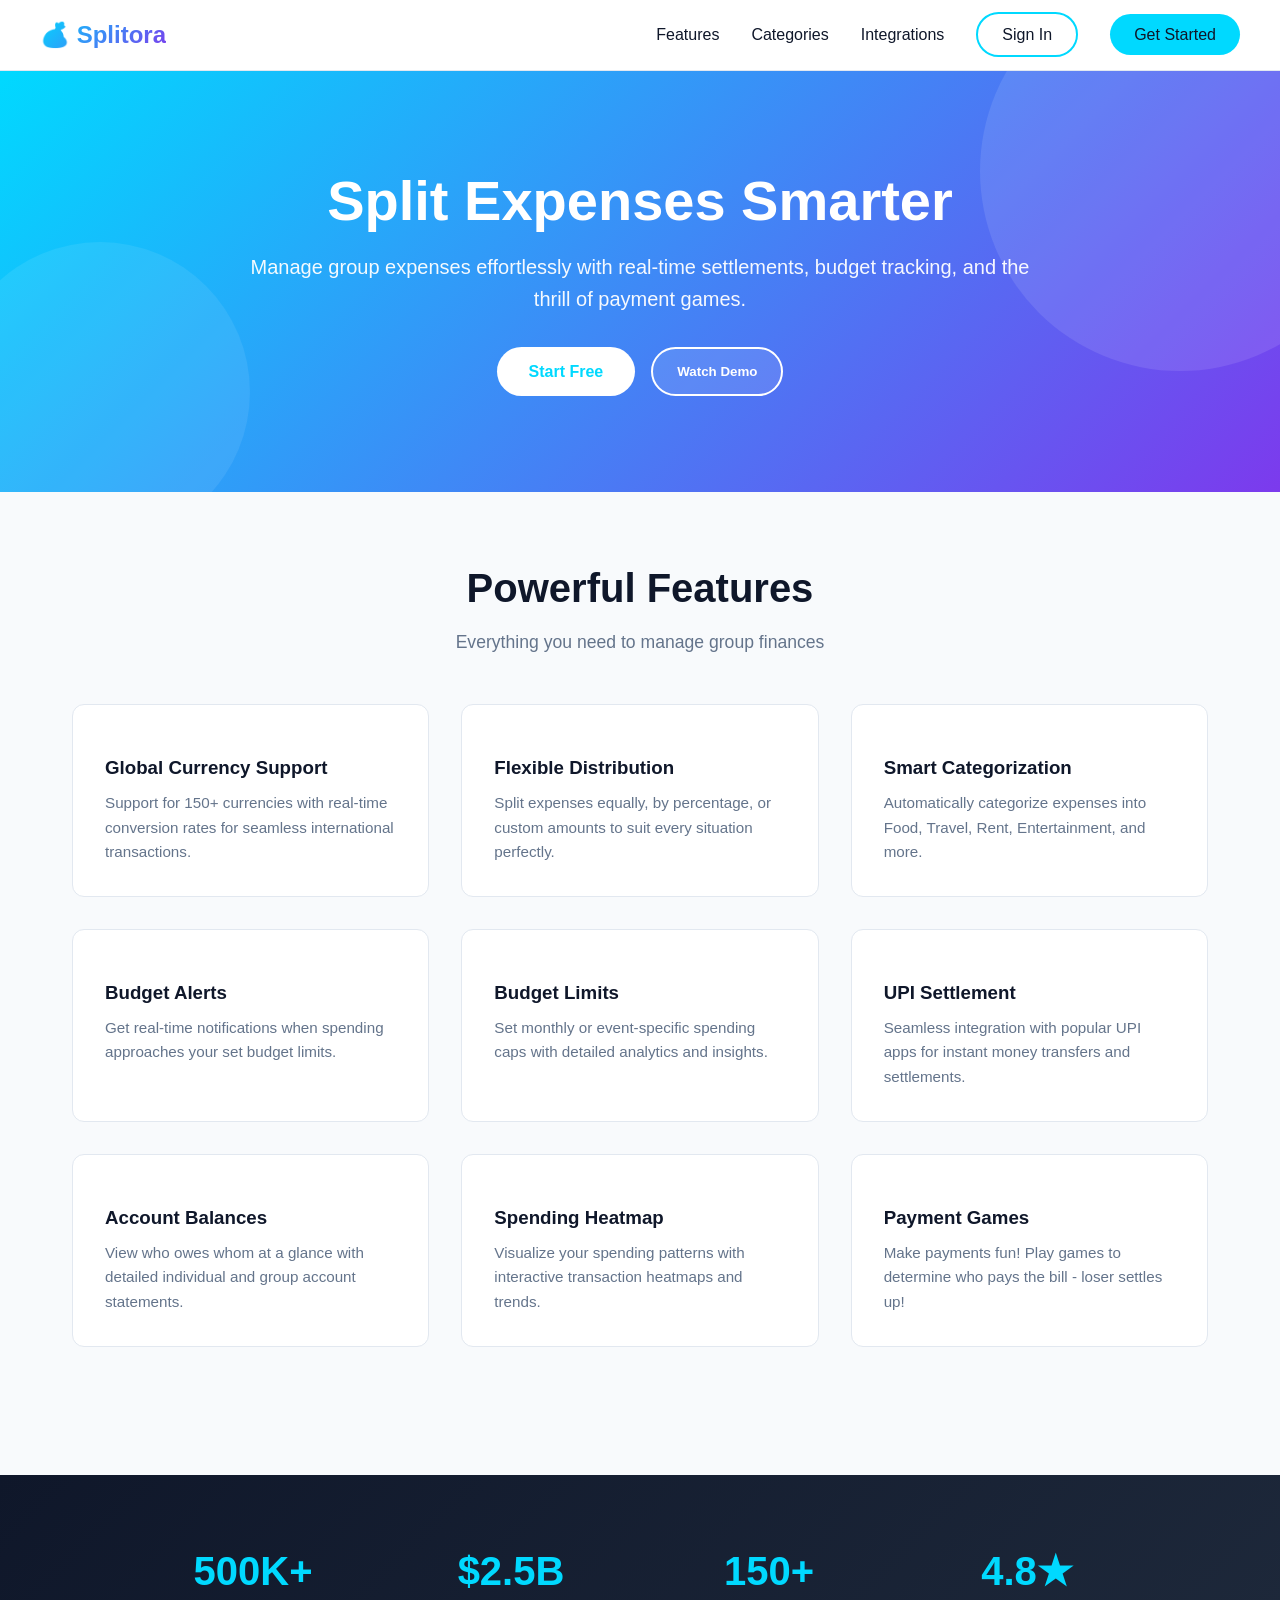
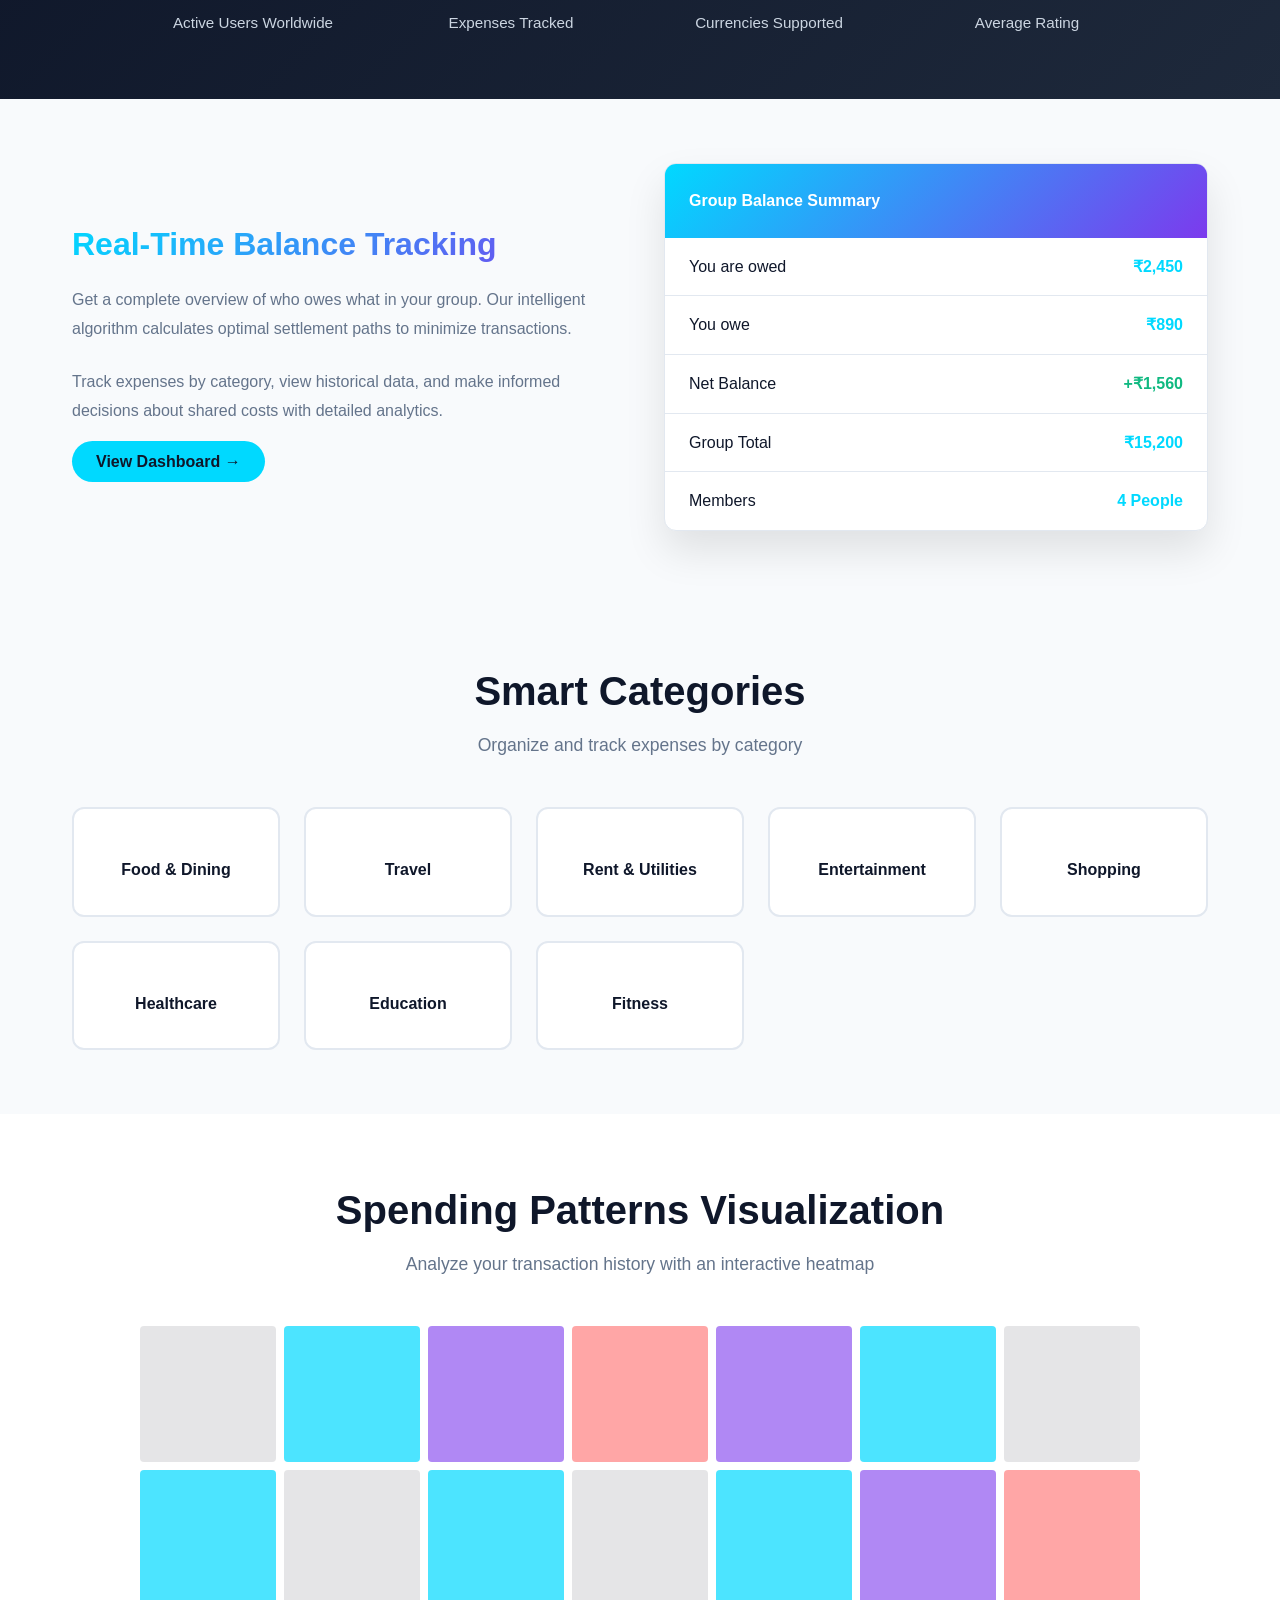
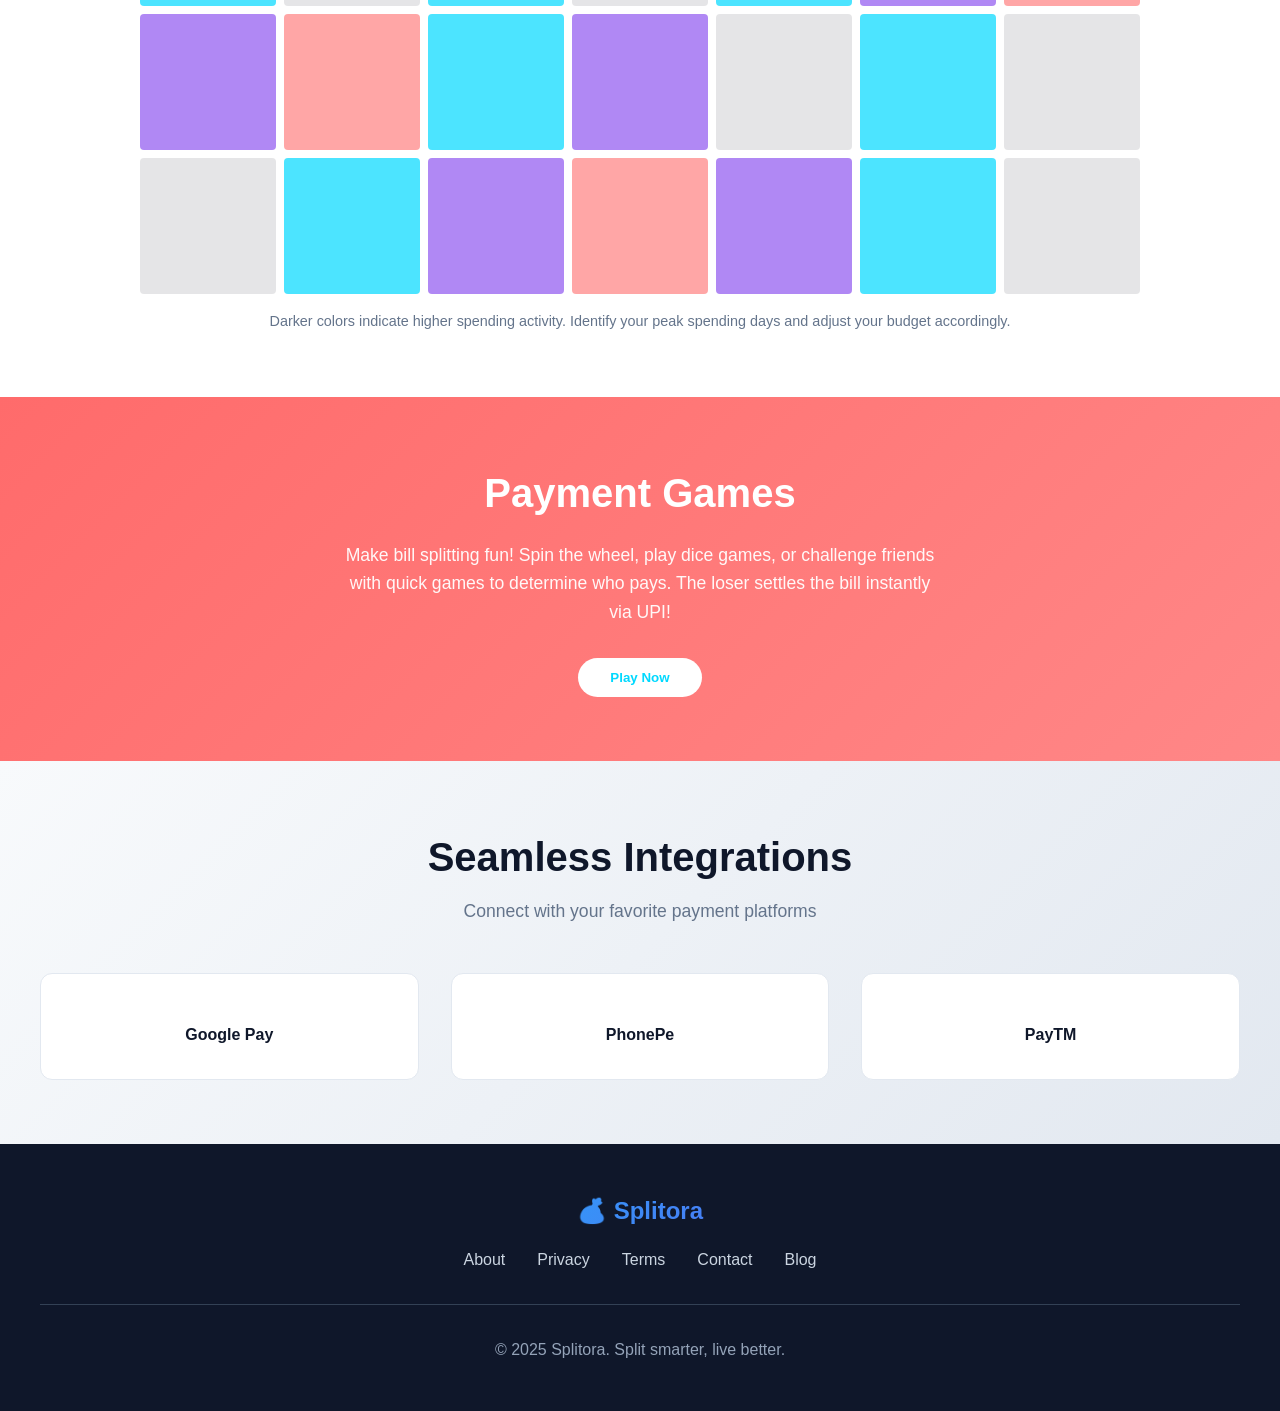
==== index.html @ d3153a02 "Initial commit: Splitora core layout and scripts" ====
<!DOCTYPE html>
<html lang="en">

<head>
 <meta charset="UTF-8">
 <meta name="viewport" content="width=device-width, initial-scale=1.0">
 <title>Splitora - Smart Expense Splitting</title>
 <script src="upi.js"></script>
 <script src="shared.js"></script>
 <style>
  * {
   margin: 0;
   padding: 0;
   box-sizing: border-box;
  }

  :root {
   /* Primary Color - Vibrant Teal */
   --primary: #00d9ff;
   /* Secondary - Purple Accent */
   --secondary: #7c3aed;
   /* Tertiary - Coral */
   --accent: #ff6b6b;
   /* Neutral Dark */
   --dark: #0f172a;
   /* Neutral Light */
   --light: #f8fafc;
   /* Border/Divider */
   --border: #e2e8f0;
   /* Success */
   --success: #10b981;
   /* Warning */
   --warning: #f59e0b;
  }

  body {
   font-family: -apple-system, BlinkMacSystemFont, 'Segoe UI', Roboto, 'Helvetica Neue', Arial, sans-serif;
   background: var(--light);
   color: var(--dark);
   line-height: 1.6;
  }

  /* Header & Navigation */
  header {
   background: white;
   border-bottom: 1px solid var(--border);
   padding: 1rem 2rem;
   position: sticky;
   top: 0;
   z-index: 100;
  }

  nav {
   display: flex;
   justify-content: space-between;
   align-items: center;
   max-width: 1200px;
   margin: 0 auto;
  }

  .logo {
   font-size: 1.5rem;
   font-weight: 800;
   background: linear-gradient(135deg, var(--primary), var(--secondary));
   -webkit-background-clip: text;
   -webkit-text-fill-color: transparent;
   background-clip: text;
  }

  .nav-links {
   display: flex;
   gap: 2rem;
   list-style: none;
   align-items: center;
  }

  .nav-links a {
   text-decoration: none;
   color: var(--dark);
   font-weight: 500;
   transition: color 0.3s ease;
  }

  .nav-links a:hover {
   color: var(--primary);
  }

  .btn-primary {
   background: var(--primary);
   color: var(--dark);
   padding: 0.75rem 1.5rem;
   border-radius: 50px;
   border: none;
   font-weight: 600;
   cursor: pointer;
   transition: all 0.3s ease;
  }

  .btn-primary:hover {
   transform: translateY(-2px);
   box-shadow: 0 10px 30px rgba(0, 217, 255, 0.3);
  }

  .btn-secondary {
   background: transparent;
   color: var(--primary);
   padding: 0.75rem 1.5rem;
   border: 2px solid var(--primary);
   border-radius: 50px;
   font-weight: 600;
   cursor: pointer;
   transition: all 0.3s ease;
  }

  .btn-secondary:hover {
   background: var(--primary);
   color: var(--dark);
  }

  /* Hero Section */
  .hero {
   background: linear-gradient(135deg, #00d9ff 0%, #7c3aed 100%);
   color: white;
   padding: 6rem 2rem;
   text-align: center;
   position: relative;
   overflow: hidden;
  }

  .hero::before {
   content: '';
   position: absolute;
   width: 400px;
   height: 400px;
   background: rgba(255, 255, 255, 0.1);
   border-radius: 50%;
   top: -100px;
   right: -100px;
  }

  .hero::after {
   content: '';
   position: absolute;
   width: 300px;
   height: 300px;
   background: rgba(255, 255, 255, 0.08);
   border-radius: 50%;
   bottom: -50px;
   left: -50px;
  }

  .hero-content {
   max-width: 800px;
   margin: 0 auto;
   position: relative;
   z-index: 1;
  }

  .hero h1 {
   font-size: 3.5rem;
   margin-bottom: 1rem;
   font-weight: 800;
   line-height: 1.2;
  }

  .hero p {
   font-size: 1.25rem;
   margin-bottom: 2rem;
   opacity: 0.95;
  }

  .hero-buttons {
   display: flex;
   gap: 1rem;
   justify-content: center;
   flex-wrap: wrap;
  }

  .btn-light {
   background: white;
   color: var(--primary);
   padding: 0.75rem 2rem;
   border-radius: 50px;
   border: none;
   font-weight: 600;
   cursor: pointer;
   transition: all 0.3s ease;
  }

  .btn-light:hover {
   transform: translateY(-2px);
   box-shadow: 0 10px 30px rgba(0, 0, 0, 0.2);
  }

  /* Features Grid */
  .features-section {
   padding: 4rem 2rem;
   max-width: 1200px;
   margin: 0 auto;
  }

  .section-header {
   text-align: center;
   margin-bottom: 3rem;
  }

  .section-header h2 {
   font-size: 2.5rem;
   margin-bottom: 0.5rem;
  }

  .section-header p {
   font-size: 1.1rem;
   color: #64748b;
  }

  .features-grid {
   display: grid;
   grid-template-columns: repeat(auto-fit, minmax(280px, 1fr));
   gap: 2rem;
   margin-bottom: 4rem;
  }

  .feature-card {
   background: white;
   padding: 2rem;
   border-radius: 12px;
   border: 1px solid var(--border);
   transition: all 0.3s ease;
  }

  .feature-card:hover {
   transform: translateY(-5px);
   box-shadow: 0 20px 40px rgba(0, 0, 0, 0.1);
   border-color: var(--primary);
  }

  .feature-icon {
   font-size: 2.5rem;
   margin-bottom: 1rem;
  }

  .feature-card h3 {
   margin-bottom: 0.5rem;
   color: var(--dark);
  }

  .feature-card p {
   color: #64748b;
   font-size: 0.95rem;
  }

  /* Stats Section */
  .stats-section {
   background: linear-gradient(135deg, var(--dark) 0%, #1e293b 100%);
   color: white;
   padding: 4rem 2rem;
  }

  .stats-grid {
   display: grid;
   grid-template-columns: repeat(auto-fit, minmax(200px, 1fr));
   gap: 2rem;
   max-width: 1000px;
   margin: 0 auto;
  }

  .stat-card {
   text-align: center;
  }

  .stat-number {
   font-size: 2.5rem;
   font-weight: 800;
   color: var(--primary);
   margin-bottom: 0.5rem;
  }

  .stat-label {
   color: #cbd5e1;
   font-size: 0.95rem;
  }

  /* Dashboard Preview */
  .dashboard-section {
   padding: 4rem 2rem;
   max-width: 1200px;
   margin: 0 auto;
  }

  .dashboard-container {
   display: grid;
   grid-template-columns: 1fr 1fr;
   gap: 3rem;
   align-items: center;
  }

  .dashboard-content h3 {
   font-size: 2rem;
   margin-bottom: 1rem;
   background: linear-gradient(135deg, var(--primary), var(--secondary));
   -webkit-background-clip: text;
   -webkit-text-fill-color: transparent;
   background-clip: text;
  }

  .dashboard-content p {
   color: #64748b;
   margin-bottom: 1.5rem;
   line-height: 1.8;
  }

  .dashboard-preview {
   background: white;
   border: 1px solid var(--border);
   border-radius: 12px;
   overflow: hidden;
   box-shadow: 0 20px 40px rgba(0, 0, 0, 0.1);
  }

  .dashboard-header {
   background: linear-gradient(135deg, var(--primary) 0%, var(--secondary) 100%);
   color: white;
   padding: 1.5rem;
   font-weight: 600;
  }

  .dashboard-item {
   padding: 1rem 1.5rem;
   border-bottom: 1px solid var(--border);
   display: flex;
   justify-content: space-between;
   align-items: center;
  }

  .dashboard-item:last-child {
   border-bottom: none;
  }

  .item-label {
   font-weight: 500;
  }

  .item-value {
   color: var(--primary);
   font-weight: 600;
  }

  /* Game Section */
  .game-section {
   background: linear-gradient(135deg, #ff6b6b 0%, #ff8787 100%);
   color: white;
   padding: 4rem 2rem;
   text-align: center;
  }

  .game-content {
   max-width: 600px;
   margin: 0 auto;
  }

  .game-content h2 {
   font-size: 2.5rem;
   margin-bottom: 1rem;
  }

  .game-content p {
   font-size: 1.1rem;
   margin-bottom: 2rem;
   opacity: 0.95;
  }

  /* Categories */
  .categories-section {
   padding: 4rem 2rem;
   max-width: 1200px;
   margin: 0 auto;
  }

  .category-grid {
   display: grid;
   grid-template-columns: repeat(auto-fit, minmax(180px, 1fr));
   gap: 1.5rem;
  }

  .category-item {
   background: white;
   padding: 2rem;
   border-radius: 12px;
   text-align: center;
   border: 2px solid var(--border);
   transition: all 0.3s ease;
   cursor: pointer;
  }

  .category-item:hover {
   border-color: var(--primary);
   box-shadow: 0 10px 30px rgba(0, 217, 255, 0.2);
  }

  .category-emoji {
   font-size: 3rem;
   margin-bottom: 1rem;
  }

  .category-name {
   font-weight: 600;
   color: var(--dark);
  }

  /* Heatmap Section */
  .heatmap-section {
   padding: 4rem 2rem;
   background: white;
  }

  .heatmap-container {
   max-width: 1000px;
   margin: 0 auto;
  }

  .heatmap-grid {
   display: grid;
   grid-template-columns: repeat(7, 1fr);
   gap: 0.5rem;
   margin-top: 2rem;
  }

  .heatmap-cell {
   aspect-ratio: 1;
   border-radius: 4px;
   opacity: 0.6;
  }

  .heatmap-cell.low {
   background: #d4d4d8;
  }

  .heatmap-cell.medium {
   background: var(--primary);
   opacity: 0.7;
  }

  .heatmap-cell.high {
   background: var(--secondary);
  }

  .heatmap-cell.very-high {
   background: var(--accent);
  }

  /* Integrations */
  .integrations-section {
   padding: 4rem 2rem;
   background: linear-gradient(135deg, #f8fafc 0%, #e2e8f0 100%);
  }

  .integrations-container {
   max-width: 1200px;
   margin: 0 auto;
  }

  .integrations-grid {
   display: grid;
   grid-template-columns: repeat(auto-fit, minmax(150px, 1fr));
   gap: 2rem;
   margin-top: 2rem;
  }

  .integration-card {
   background: white;
   padding: 2rem;
   border-radius: 12px;
   text-align: center;
   border: 1px solid var(--border);
   transition: all 0.3s ease;
  }

  .integration-card:hover {
   transform: scale(1.05);
   border-color: var(--primary);
  }

  .integration-icon {
   font-size: 3rem;
   margin-bottom: 1rem;
  }

  /* Footer */
  footer {
   background: var(--dark);
   color: white;
   padding: 3rem 2rem;
   text-align: center;
  }

  .footer-content {
   max-width: 1200px;
   margin: 0 auto;
  }

  .footer-links {
   display: flex;
   justify-content: center;
   gap: 2rem;
   margin: 1rem 0;
   flex-wrap: wrap;
  }

  .footer-links a {
   color: #cbd5e1;
   text-decoration: none;
   transition: color 0.3s ease;
  }

  .footer-links a:hover {
   color: var(--primary);
  }

  .footer-bottom {
   margin-top: 2rem;
   padding-top: 2rem;
   border-top: 1px solid #334155;
   color: #94a3b8;
  }

  /* Responsive */
  @media (max-width: 768px) {
   .hero h1 {
    font-size: 2.5rem;
   }

   .nav-links {
    gap: 1rem;
    font-size: 0.9rem;
   }

   .dashboard-container {
    grid-template-columns: 1fr;
   }

   .hero-buttons {
    flex-direction: column;
   }

   .btn-primary,
   .btn-secondary,
   .btn-light {
    width: 100%;
   }

   .features-grid {
    grid-template-columns: 1fr;
   }

   .integrations-grid {
    grid-template-columns: repeat(2, 1fr);
   }
  }

  .gpay:hover{
     color: blue;
    }
 </style>
</head>

<body>
 <!-- Header -->
 <header>
  <nav>
   <div class="logo">💰 Splitora</div>
   <ul class="nav-links">
    <li><a href="#features">Features</a></li>
    <li><a href="#categories">Categories</a></li>
    <li><a href="#integrations">Integrations</a></li>
    <li><a href="form.html" class="btn-secondary" style="text-decoration: none;">Sign In</a></li>
    <li><a href="form.html" class="btn-primary" style="text-decoration: none;">Get Started</a></li>
   </ul>
  </nav>
 </header>

 <!-- Hero Section -->
 <section class="hero">
  <div class="hero-content">
   <h1>Split Expenses Smarter</h1>
   <p>Manage group expenses effortlessly with real-time settlements, budget tracking, and the thrill of payment games.
   </p>
   <div class="hero-buttons">
    <a href="form.html" class="btn-light" style="text-decoration: none;">Start Free</a>
    <button class="btn-secondary" style="background: rgba(255,255,255,0.1); border-color: white; color: white;">Watch
     Demo</button>
   </div>
  </div>
 </section>

 <!-- Features Section -->
 <section class="features-section" id="features">
  <div class="section-header">
   <h2>Powerful Features</h2>
   <p>Everything you need to manage group finances</p>
  </div>

  <div class="features-grid">
   <div class="feature-card">
    <div class="feature-icon"></div>
    <h3>Global Currency Support</h3>
    <p>Support for 150+ currencies with real-time conversion rates for seamless international transactions.</p>
   </div>

   <div class="feature-card">
    <div class="feature-icon"></div>
    <h3>Flexible Distribution</h3>
    <p>Split expenses equally, by percentage, or custom amounts to suit every situation perfectly.</p>
   </div>

   <div class="feature-card">
    <div class="feature-icon"></div>
    <h3>Smart Categorization</h3>
    <p>Automatically categorize expenses into Food, Travel, Rent, Entertainment, and more.</p>
   </div>

   <div class="feature-card">
    <div class="feature-icon"></div>
    <h3>Budget Alerts</h3>
    <p>Get real-time notifications when spending approaches your set budget limits.</p>
   </div>

   <div class="feature-card">
    <div class="feature-icon"></div>
    <h3>Budget Limits</h3>
    <p>Set monthly or event-specific spending caps with detailed analytics and insights.</p>
   </div>

   <div class="feature-card">
    <div class="feature-icon"></div>
    <h3>UPI Settlement</h3>
    <p>Seamless integration with popular UPI apps for instant money transfers and settlements.</p>
   </div>

   <div class="feature-card">
    <div class="feature-icon"></div>
    <h3>Account Balances</h3>
    <p>View who owes whom at a glance with detailed individual and group account statements.</p>
   </div>

   <div class="feature-card">
    <div class="feature-icon"></div>
    <h3>Spending Heatmap</h3>
    <p>Visualize your spending patterns with interactive transaction heatmaps and trends.</p>
   </div>

   <div class="feature-card">
    <div class="feature-icon"></div>
    <h3>Payment Games</h3>
    <p>Make payments fun! Play games to determine who pays the bill - loser settles up!</p>
   </div>
  </div>
 </section>

 <!-- Stats Section -->
 <section class="stats-section">
  <div class="stats-grid">
   <div class="stat-card">
    <div class="stat-number">500K+</div>
    <div class="stat-label">Active Users Worldwide</div>
   </div>
   <div class="stat-card">
    <div class="stat-number">$2.5B</div>
    <div class="stat-label">Expenses Tracked</div>
   </div>
   <div class="stat-card">
    <div class="stat-number">150+</div>
    <div class="stat-label">Currencies Supported</div>
   </div>
   <div class="stat-card">
    <div class="stat-number">4.8★</div>
    <div class="stat-label">Average Rating</div>
   </div>
  </div>
 </section>

 <!-- Dashboard Preview -->
 <section class="dashboard-section">
  <div class="dashboard-container">
   <div class="dashboard-content">
    <h3>Real-Time Balance Tracking</h3>
    <p>Get a complete overview of who owes what in your group. Our intelligent algorithm calculates optimal settlement
     paths to minimize transactions.</p>
    <p>Track expenses by category, view historical data, and make informed decisions about shared costs with detailed
     analytics.</p>
    <a href="dashboard.html" class="btn-primary" style="text-decoration: none;">View Dashboard →</a>
   </div>
   <div class="dashboard-preview">
    <div class="dashboard-header">Group Balance Summary</div>
    <div class="dashboard-item">
     <span class="item-label">You are owed</span>
     <span class="item-value">₹2,450</span>
    </div>
    <div class="dashboard-item">
     <span class="item-label">You owe</span>
     <span class="item-value">₹890</span>
    </div>
    <div class="dashboard-item">
     <span class="item-label">Net Balance</span>
     <span class="item-value" style="color: var(--success);">+₹1,560</span>
    </div>
    <div class="dashboard-item">
     <span class="item-label">Group Total</span>
     <span class="item-value">₹15,200</span>
    </div>
    <div class="dashboard-item">
     <span class="item-label">Members</span>
     <span class="item-value">4 People</span>
    </div>
   </div>
  </div>
 </section>

 <!-- Categories Section -->
 <section class="categories-section" id="categories">
  <div class="section-header">
   <h2>Smart Categories</h2>
   <p>Organize and track expenses by category</p>
  </div>

  <div class="category-grid">
   <div class="category-item">
    <div class="category-emoji"></div>
    <div class="category-name">Food & Dining</div>
   </div>
   <div class="category-item">
    <div class="category-emoji"></div>
    <div class="category-name">Travel</div>
   </div>
   <div class="category-item">
    <div class="category-emoji"></div>
    <div class="category-name">Rent & Utilities</div>
   </div>
   <div class="category-item">
    <div class="category-emoji"></div>
    <div class="category-name">Entertainment</div>
   </div>
   <div class="category-item">
    <div class="category-emoji"></div>
    <div class="category-name">Shopping</div>
   </div>
   <div class="category-item">
    <div class="category-emoji"></div>
    <div class="category-name">Healthcare</div>
   </div>
   <div class="category-item">
    <div class="category-emoji"></div>
    <div class="category-name">Education</div>
   </div>
   <div class="category-item">
    <div class="category-emoji"></div>
    <div class="category-name">Fitness</div>
   </div>
  </div>
 </section>

 <!-- Heatmap Section -->
 <section class="heatmap-section">
  <div class="heatmap-container">
   <div class="section-header">
    <h2>Spending Patterns Visualization</h2>
    <p>Analyze your transaction history with an interactive heatmap</p>
   </div>

   <div class="heatmap-grid">
    <div class="heatmap-cell low"></div>
    <div class="heatmap-cell medium"></div>
    <div class="heatmap-cell high"></div>
    <div class="heatmap-cell very-high"></div>
    <div class="heatmap-cell high"></div>
    <div class="heatmap-cell medium"></div>
    <div class="heatmap-cell low"></div>

    <div class="heatmap-cell medium"></div>
    <div class="heatmap-cell low"></div>
    <div class="heatmap-cell medium"></div>
    <div class="heatmap-cell low"></div>
    <div class="heatmap-cell medium"></div>
    <div class="heatmap-cell high"></div>
    <div class="heatmap-cell very-high"></div>

    <div class="heatmap-cell high"></div>
    <div class="heatmap-cell very-high"></div>
    <div class="heatmap-cell medium"></div>
    <div class="heatmap-cell high"></div>
    <div class="heatmap-cell low"></div>
    <div class="heatmap-cell medium"></div>
    <div class="heatmap-cell low"></div>

    <div class="heatmap-cell low"></div>
    <div class="heatmap-cell medium"></div>
    <div class="heatmap-cell high"></div>
    <div class="heatmap-cell very-high"></div>
    <div class="heatmap-cell high"></div>
    <div class="heatmap-cell medium"></div>
    <div class="heatmap-cell low"></div>
   </div>
   <p style="text-align: center; margin-top: 1rem; color: #64748b; font-size: 0.9rem;">
    Darker colors indicate higher spending activity. Identify your peak spending days and adjust your budget
    accordingly.
   </p>
  </div>
 </section>

 <!-- Game Section -->
 <section class="game-section">
  <div class="game-content">
   <h2>Payment Games</h2>
   <p>Make bill splitting fun! Spin the wheel, play dice games, or challenge friends with quick games to determine who
    pays. The loser settles the bill instantly via UPI!</p>
   <button class="btn-light">Play Now</button>
  </div>
 </section>

 <!-- Integrations Section -->
 <section class="integrations-section" id="integrations">
  <div class="integrations-container">
   <div class="section-header">
    <h2>Seamless Integrations</h2>
    <p>Connect with your favorite payment platforms</p>
   </div>

   <div class="integrations-grid">
    <div class="integration-card">
     <div class="integration-icon"></div>
     <i class="fa-brands fa-google-pay gpay"></i>
     <strong>Google Pay</strong>
    </div>
    <div class="integration-card">
     <div class="integration-icon"></div>
     <strong>PhonePe</strong>
    </div>
    <div class="integration-card">
     <div class="integration-icon"></div>
     <strong>PayTM</strong>
    </div>
   </div>
  </div>
 </section>

 <!-- Footer -->
 <footer>
  <div class="footer-content">
   <div class="logo" style="color: var(--primary); margin-bottom: 1rem;">💰 Splitora</div>
   <div class="footer-links">
    <a href="#about">About</a>
    <a href="#privacy">Privacy</a>
    <a href="#terms">Terms</a>
    <a href="#contact">Contact</a>
    <a href="#blog">Blog</a>
   </div>
   <div class="footer-bottom">
    <p>&copy; 2025 Splitora. Split smarter, live better.</p>
   </div>
  </div>
 </footer>
</body>

</html>
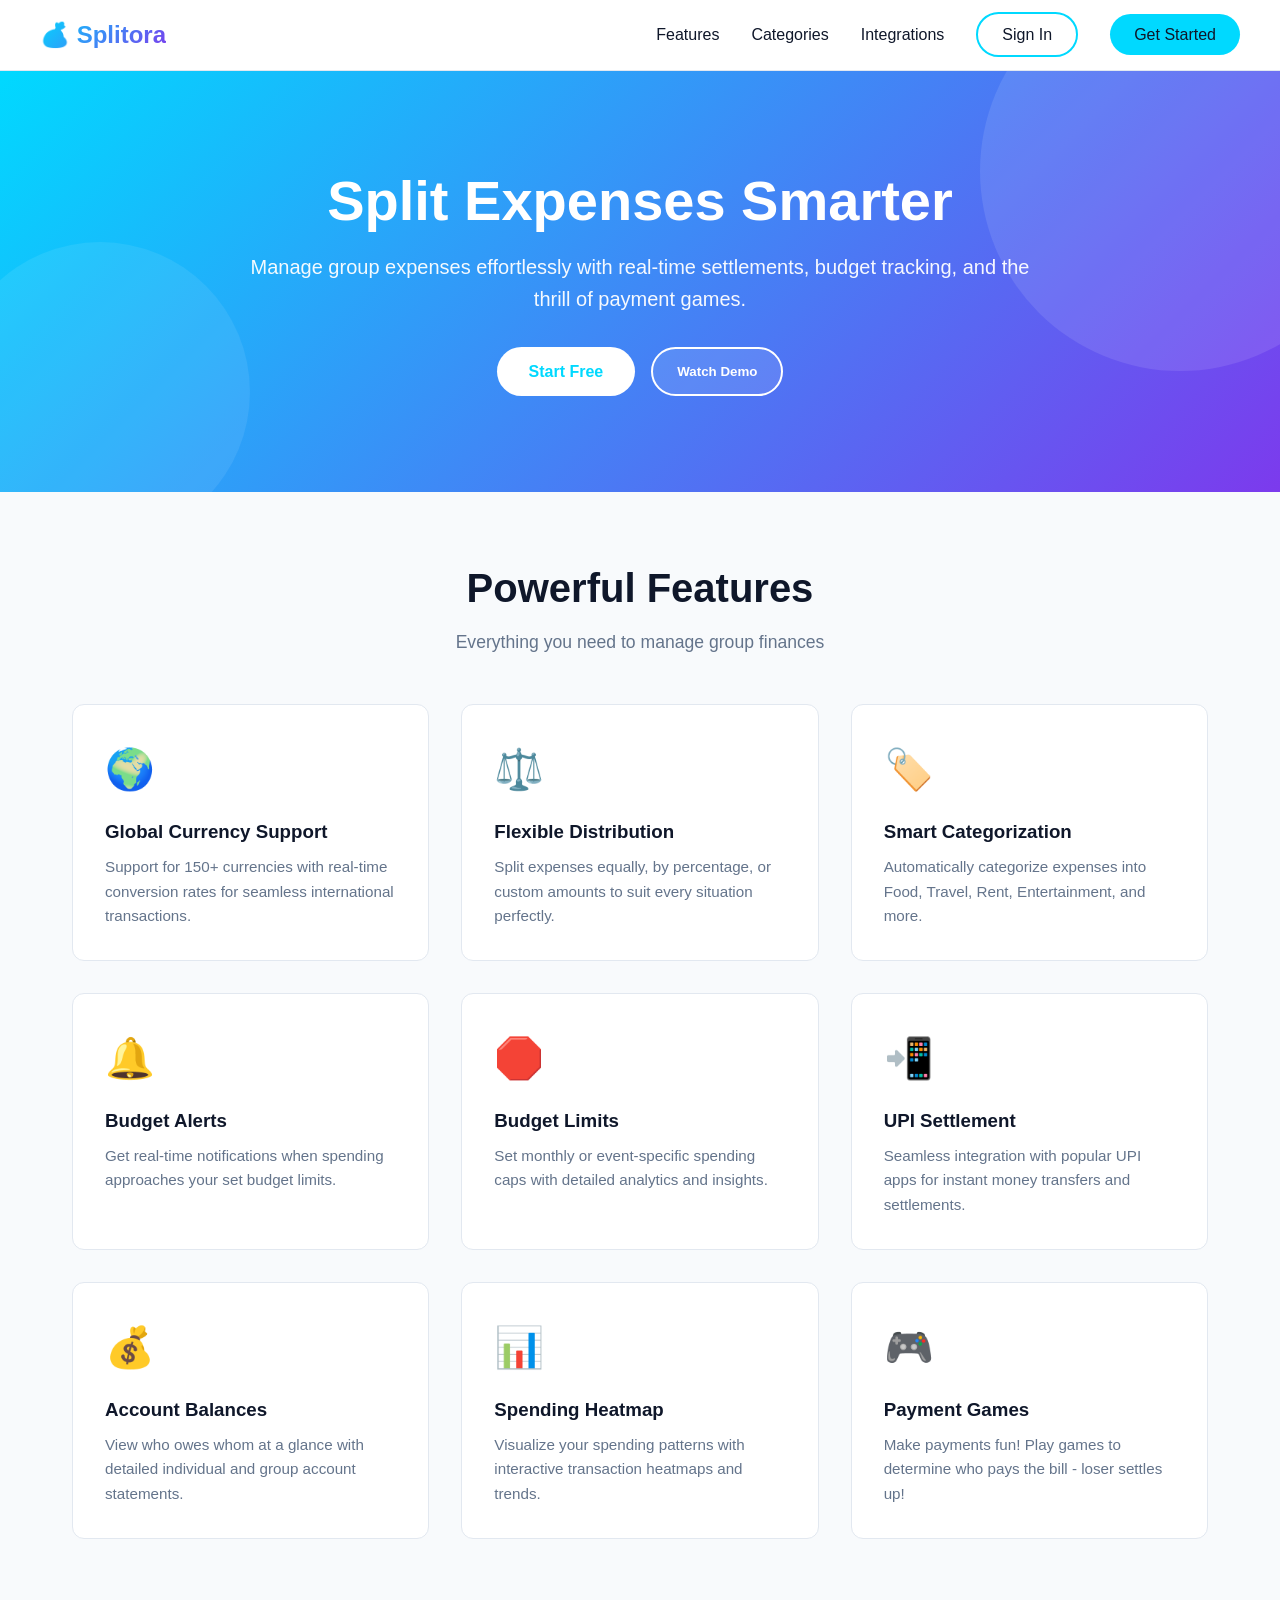
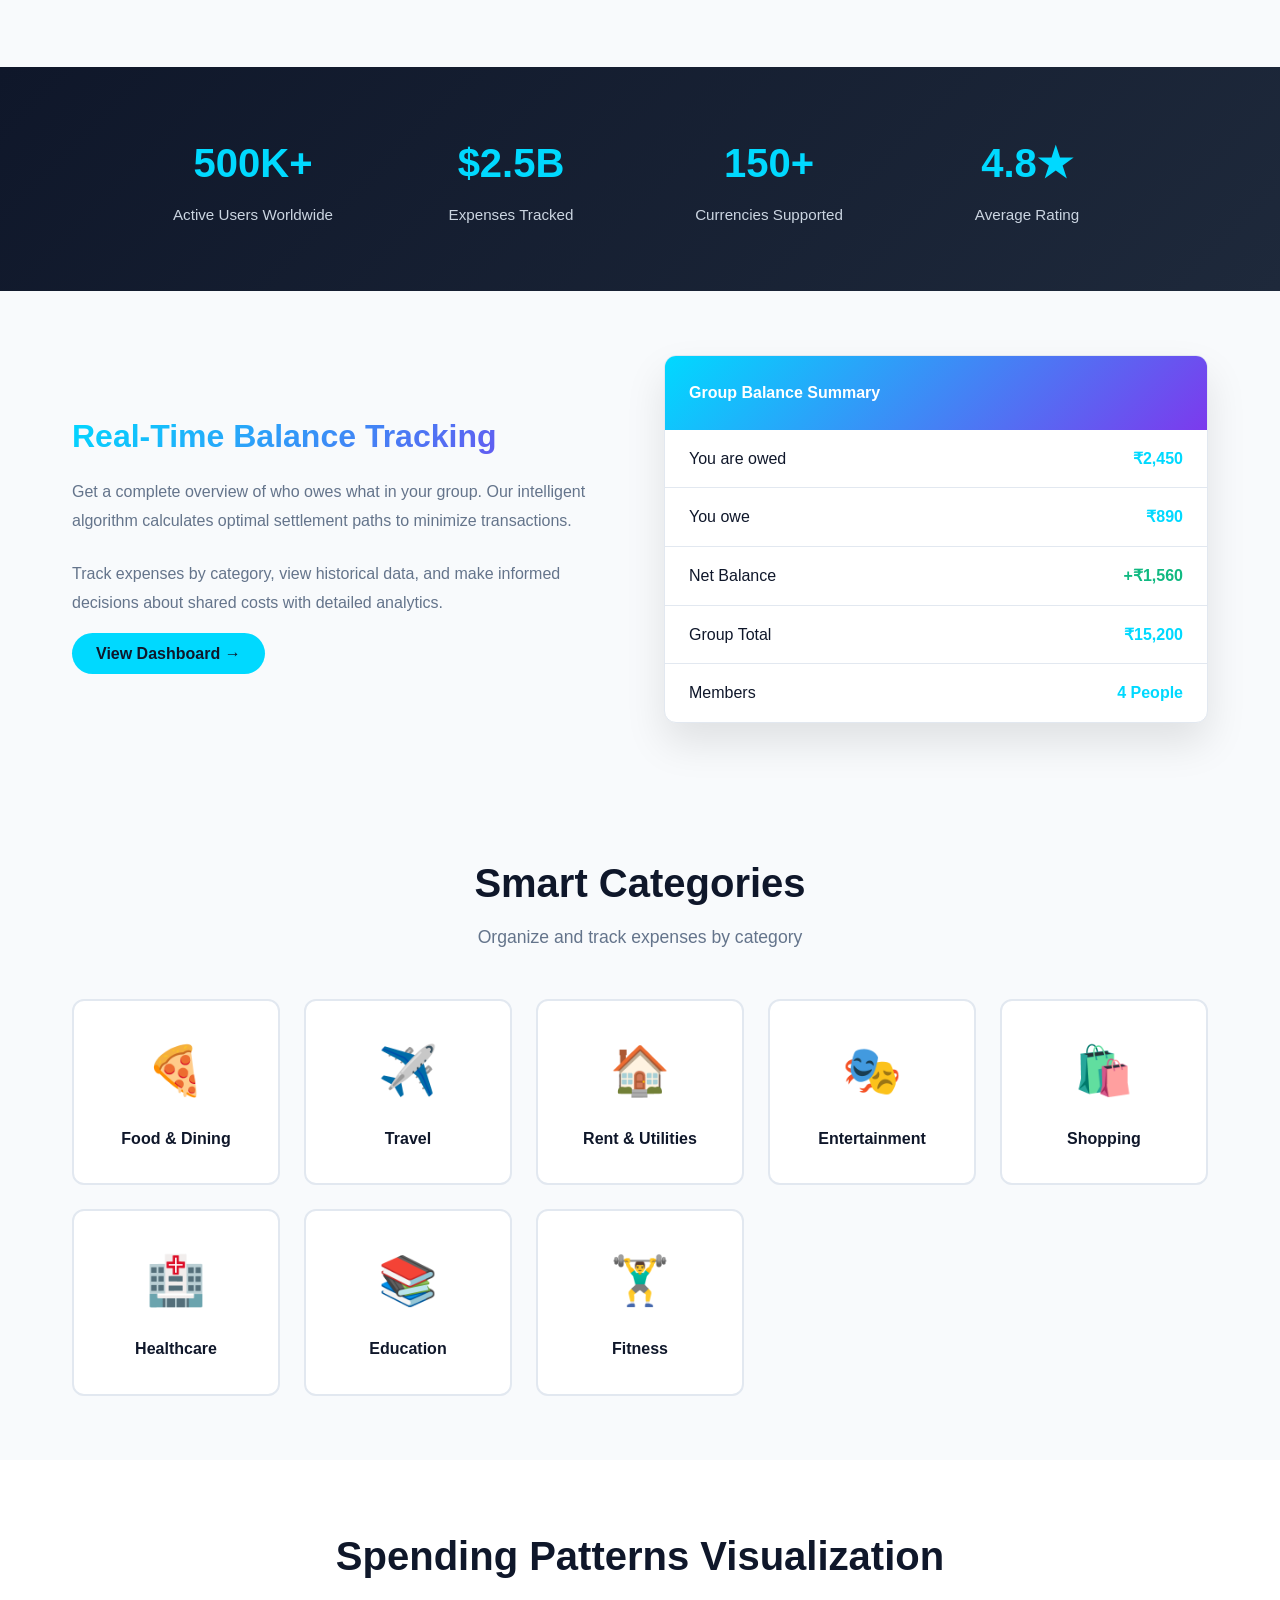
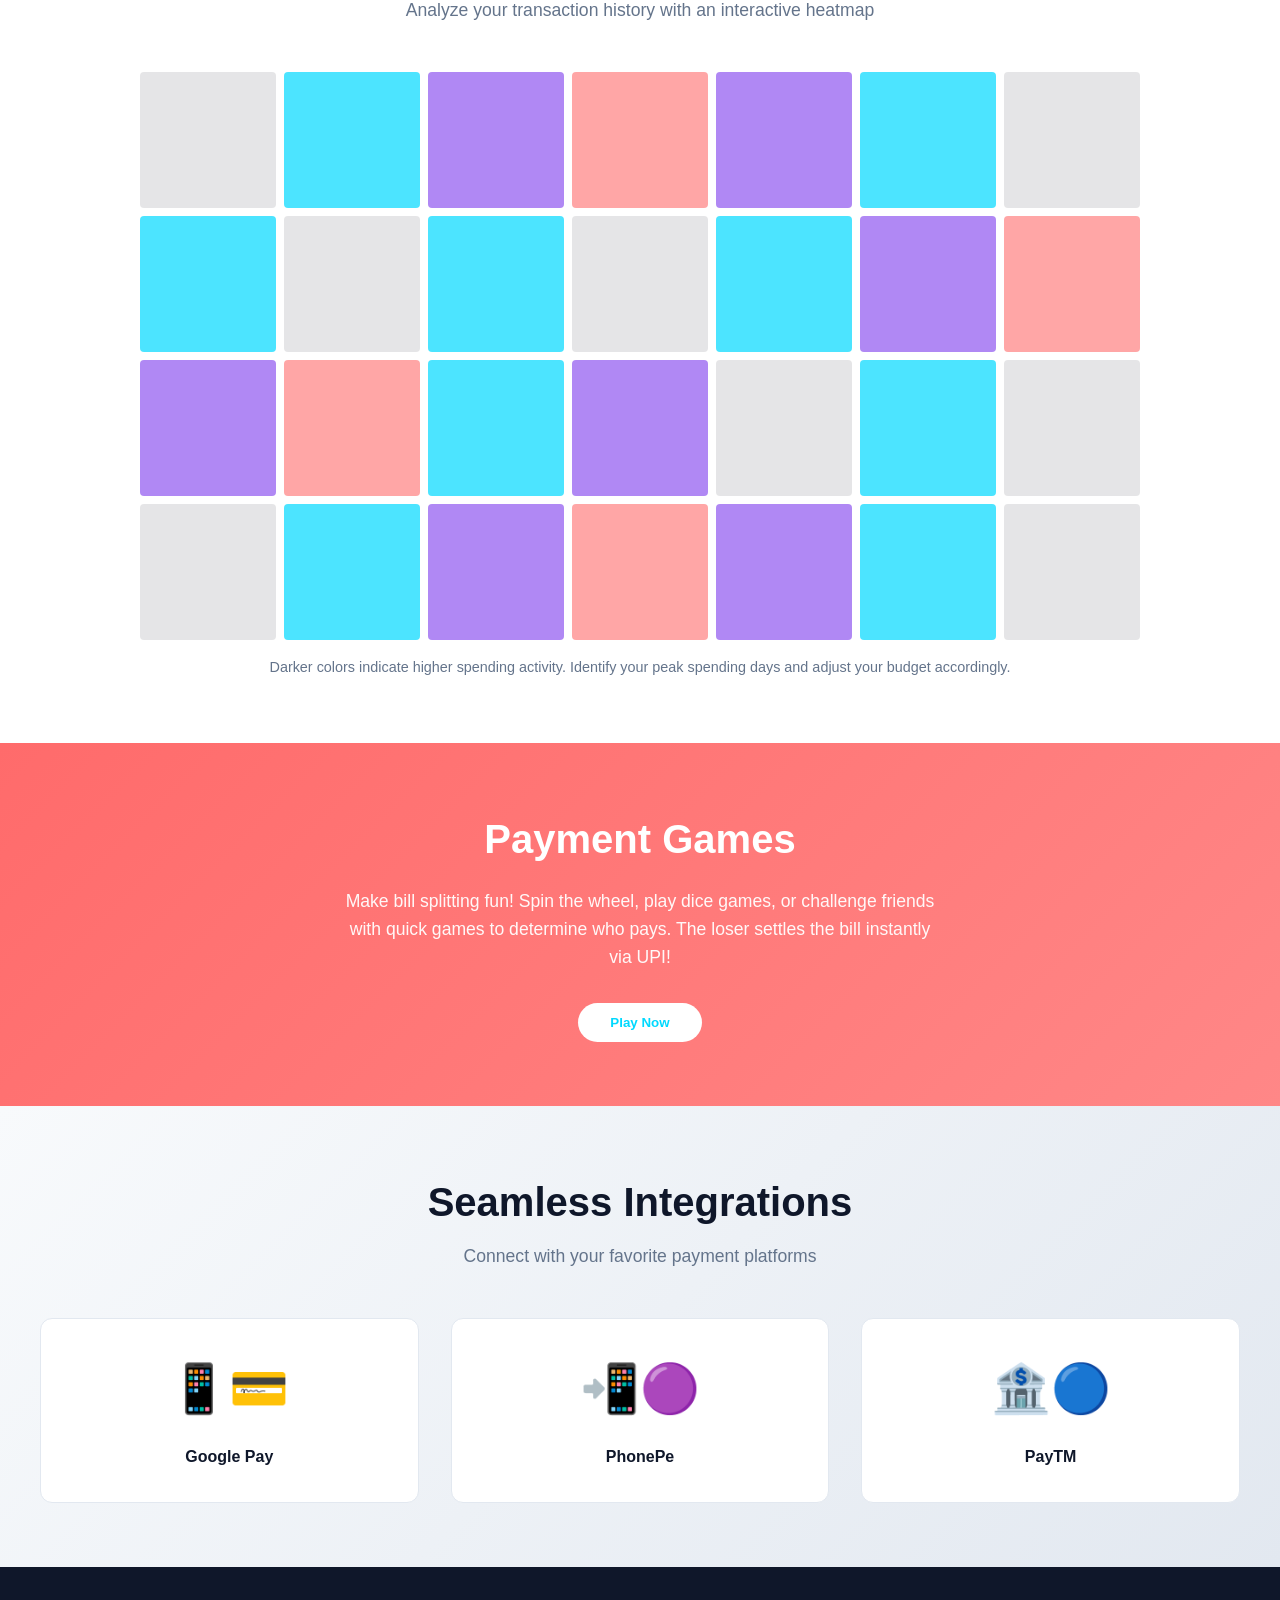
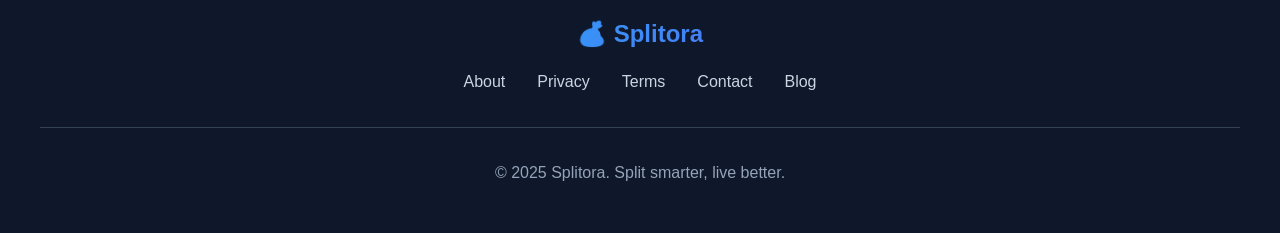
==== commit bb69c550: "added actual emojis to feature icons and category indicators" ====
--- a/index.html
+++ b/index.html
@@ -7,561 +7,7 @@
  <title>Splitora - Smart Expense Splitting</title>
  <script src="upi.js"></script>
  <script src="shared.js"></script>
- <style>
-  * {
-   margin: 0;
-   padding: 0;
-   box-sizing: border-box;
-  }
-
-  :root {
-   /* Primary Color - Vibrant Teal */
-   --primary: #00d9ff;
-   /* Secondary - Purple Accent */
-   --secondary: #7c3aed;
-   /* Tertiary - Coral */
-   --accent: #ff6b6b;
-   /* Neutral Dark */
-   --dark: #0f172a;
-   /* Neutral Light */
-   --light: #f8fafc;
-   /* Border/Divider */
-   --border: #e2e8f0;
-   /* Success */
-   --success: #10b981;
-   /* Warning */
-   --warning: #f59e0b;
-  }
-
-  body {
-   font-family: -apple-system, BlinkMacSystemFont, 'Segoe UI', Roboto, 'Helvetica Neue', Arial, sans-serif;
-   background: var(--light);
-   color: var(--dark);
-   line-height: 1.6;
-  }
-
-  /* Header & Navigation */
-  header {
-   background: white;
-   border-bottom: 1px solid var(--border);
-   padding: 1rem 2rem;
-   position: sticky;
-   top: 0;
-   z-index: 100;
-  }
-
-  nav {
-   display: flex;
-   justify-content: space-between;
-   align-items: center;
-   max-width: 1200px;
-   margin: 0 auto;
-  }
-
-  .logo {
-   font-size: 1.5rem;
-   font-weight: 800;
-   background: linear-gradient(135deg, var(--primary), var(--secondary));
-   -webkit-background-clip: text;
-   -webkit-text-fill-color: transparent;
-   background-clip: text;
-  }
-
-  .nav-links {
-   display: flex;
-   gap: 2rem;
-   list-style: none;
-   align-items: center;
-  }
-
-  .nav-links a {
-   text-decoration: none;
-   color: var(--dark);
-   font-weight: 500;
-   transition: color 0.3s ease;
-  }
-
-  .nav-links a:hover {
-   color: var(--primary);
-  }
-
-  .btn-primary {
-   background: var(--primary);
-   color: var(--dark);
-   padding: 0.75rem 1.5rem;
-   border-radius: 50px;
-   border: none;
-   font-weight: 600;
-   cursor: pointer;
-   transition: all 0.3s ease;
-  }
-
-  .btn-primary:hover {
-   transform: translateY(-2px);
-   box-shadow: 0 10px 30px rgba(0, 217, 255, 0.3);
-  }
-
-  .btn-secondary {
-   background: transparent;
-   color: var(--primary);
-   padding: 0.75rem 1.5rem;
-   border: 2px solid var(--primary);
-   border-radius: 50px;
-   font-weight: 600;
-   cursor: pointer;
-   transition: all 0.3s ease;
-  }
-
-  .btn-secondary:hover {
-   background: var(--primary);
-   color: var(--dark);
-  }
-
-  /* Hero Section */
-  .hero {
-   background: linear-gradient(135deg, #00d9ff 0%, #7c3aed 100%);
-   color: white;
-   padding: 6rem 2rem;
-   text-align: center;
-   position: relative;
-   overflow: hidden;
-  }
-
-  .hero::before {
-   content: '';
-   position: absolute;
-   width: 400px;
-   height: 400px;
-   background: rgba(255, 255, 255, 0.1);
-   border-radius: 50%;
-   top: -100px;
-   right: -100px;
-  }
-
-  .hero::after {
-   content: '';
-   position: absolute;
-   width: 300px;
-   height: 300px;
-   background: rgba(255, 255, 255, 0.08);
-   border-radius: 50%;
-   bottom: -50px;
-   left: -50px;
-  }
-
-  .hero-content {
-   max-width: 800px;
-   margin: 0 auto;
-   position: relative;
-   z-index: 1;
-  }
-
-  .hero h1 {
-   font-size: 3.5rem;
-   margin-bottom: 1rem;
-   font-weight: 800;
-   line-height: 1.2;
-  }
-
-  .hero p {
-   font-size: 1.25rem;
-   margin-bottom: 2rem;
-   opacity: 0.95;
-  }
-
-  .hero-buttons {
-   display: flex;
-   gap: 1rem;
-   justify-content: center;
-   flex-wrap: wrap;
-  }
-
-  .btn-light {
-   background: white;
-   color: var(--primary);
-   padding: 0.75rem 2rem;
-   border-radius: 50px;
-   border: none;
-   font-weight: 600;
-   cursor: pointer;
-   transition: all 0.3s ease;
-  }
-
-  .btn-light:hover {
-   transform: translateY(-2px);
-   box-shadow: 0 10px 30px rgba(0, 0, 0, 0.2);
-  }
-
-  /* Features Grid */
-  .features-section {
-   padding: 4rem 2rem;
-   max-width: 1200px;
-   margin: 0 auto;
-  }
-
-  .section-header {
-   text-align: center;
-   margin-bottom: 3rem;
-  }
-
-  .section-header h2 {
-   font-size: 2.5rem;
-   margin-bottom: 0.5rem;
-  }
-
-  .section-header p {
-   font-size: 1.1rem;
-   color: #64748b;
-  }
-
-  .features-grid {
-   display: grid;
-   grid-template-columns: repeat(auto-fit, minmax(280px, 1fr));
-   gap: 2rem;
-   margin-bottom: 4rem;
-  }
-
-  .feature-card {
-   background: white;
-   padding: 2rem;
-   border-radius: 12px;
-   border: 1px solid var(--border);
-   transition: all 0.3s ease;
-  }
-
-  .feature-card:hover {
-   transform: translateY(-5px);
-   box-shadow: 0 20px 40px rgba(0, 0, 0, 0.1);
-   border-color: var(--primary);
-  }
-
-  .feature-icon {
-   font-size: 2.5rem;
-   margin-bottom: 1rem;
-  }
-
-  .feature-card h3 {
-   margin-bottom: 0.5rem;
-   color: var(--dark);
-  }
-
-  .feature-card p {
-   color: #64748b;
-   font-size: 0.95rem;
-  }
-
-  /* Stats Section */
-  .stats-section {
-   background: linear-gradient(135deg, var(--dark) 0%, #1e293b 100%);
-   color: white;
-   padding: 4rem 2rem;
-  }
-
-  .stats-grid {
-   display: grid;
-   grid-template-columns: repeat(auto-fit, minmax(200px, 1fr));
-   gap: 2rem;
-   max-width: 1000px;
-   margin: 0 auto;
-  }
-
-  .stat-card {
-   text-align: center;
-  }
-
-  .stat-number {
-   font-size: 2.5rem;
-   font-weight: 800;
-   color: var(--primary);
-   margin-bottom: 0.5rem;
-  }
-
-  .stat-label {
-   color: #cbd5e1;
-   font-size: 0.95rem;
-  }
-
-  /* Dashboard Preview */
-  .dashboard-section {
-   padding: 4rem 2rem;
-   max-width: 1200px;
-   margin: 0 auto;
-  }
-
-  .dashboard-container {
-   display: grid;
-   grid-template-columns: 1fr 1fr;
-   gap: 3rem;
-   align-items: center;
-  }
-
-  .dashboard-content h3 {
-   font-size: 2rem;
-   margin-bottom: 1rem;
-   background: linear-gradient(135deg, var(--primary), var(--secondary));
-   -webkit-background-clip: text;
-   -webkit-text-fill-color: transparent;
-   background-clip: text;
-  }
-
-  .dashboard-content p {
-   color: #64748b;
-   margin-bottom: 1.5rem;
-   line-height: 1.8;
-  }
-
-  .dashboard-preview {
-   background: white;
-   border: 1px solid var(--border);
-   border-radius: 12px;
-   overflow: hidden;
-   box-shadow: 0 20px 40px rgba(0, 0, 0, 0.1);
-  }
-
-  .dashboard-header {
-   background: linear-gradient(135deg, var(--primary) 0%, var(--secondary) 100%);
-   color: white;
-   padding: 1.5rem;
-   font-weight: 600;
-  }
-
-  .dashboard-item {
-   padding: 1rem 1.5rem;
-   border-bottom: 1px solid var(--border);
-   display: flex;
-   justify-content: space-between;
-   align-items: center;
-  }
-
-  .dashboard-item:last-child {
-   border-bottom: none;
-  }
-
-  .item-label {
-   font-weight: 500;
-  }
-
-  .item-value {
-   color: var(--primary);
-   font-weight: 600;
-  }
-
-  /* Game Section */
-  .game-section {
-   background: linear-gradient(135deg, #ff6b6b 0%, #ff8787 100%);
-   color: white;
-   padding: 4rem 2rem;
-   text-align: center;
-  }
-
-  .game-content {
-   max-width: 600px;
-   margin: 0 auto;
-  }
-
-  .game-content h2 {
-   font-size: 2.5rem;
-   margin-bottom: 1rem;
-  }
-
-  .game-content p {
-   font-size: 1.1rem;
-   margin-bottom: 2rem;
-   opacity: 0.95;
-  }
-
-  /* Categories */
-  .categories-section {
-   padding: 4rem 2rem;
-   max-width: 1200px;
-   margin: 0 auto;
-  }
-
-  .category-grid {
-   display: grid;
-   grid-template-columns: repeat(auto-fit, minmax(180px, 1fr));
-   gap: 1.5rem;
-  }
-
-  .category-item {
-   background: white;
-   padding: 2rem;
-   border-radius: 12px;
-   text-align: center;
-   border: 2px solid var(--border);
-   transition: all 0.3s ease;
-   cursor: pointer;
-  }
-
-  .category-item:hover {
-   border-color: var(--primary);
-   box-shadow: 0 10px 30px rgba(0, 217, 255, 0.2);
-  }
-
-  .category-emoji {
-   font-size: 3rem;
-   margin-bottom: 1rem;
-  }
-
-  .category-name {
-   font-weight: 600;
-   color: var(--dark);
-  }
-
-  /* Heatmap Section */
-  .heatmap-section {
-   padding: 4rem 2rem;
-   background: white;
-  }
-
-  .heatmap-container {
-   max-width: 1000px;
-   margin: 0 auto;
-  }
-
-  .heatmap-grid {
-   display: grid;
-   grid-template-columns: repeat(7, 1fr);
-   gap: 0.5rem;
-   margin-top: 2rem;
-  }
-
-  .heatmap-cell {
-   aspect-ratio: 1;
-   border-radius: 4px;
-   opacity: 0.6;
-  }
-
-  .heatmap-cell.low {
-   background: #d4d4d8;
-  }
-
-  .heatmap-cell.medium {
-   background: var(--primary);
-   opacity: 0.7;
-  }
-
-  .heatmap-cell.high {
-   background: var(--secondary);
-  }
-
-  .heatmap-cell.very-high {
-   background: var(--accent);
-  }
-
-  /* Integrations */
-  .integrations-section {
-   padding: 4rem 2rem;
-   background: linear-gradient(135deg, #f8fafc 0%, #e2e8f0 100%);
-  }
-
-  .integrations-container {
-   max-width: 1200px;
-   margin: 0 auto;
-  }
-
-  .integrations-grid {
-   display: grid;
-   grid-template-columns: repeat(auto-fit, minmax(150px, 1fr));
-   gap: 2rem;
-   margin-top: 2rem;
-  }
-
-  .integration-card {
-   background: white;
-   padding: 2rem;
-   border-radius: 12px;
-   text-align: center;
-   border: 1px solid var(--border);
-   transition: all 0.3s ease;
-  }
-
-  .integration-card:hover {
-   transform: scale(1.05);
-   border-color: var(--primary);
-  }
-
-  .integration-icon {
-   font-size: 3rem;
-   margin-bottom: 1rem;
-  }
-
-  /* Footer */
-  footer {
-   background: var(--dark);
-   color: white;
-   padding: 3rem 2rem;
-   text-align: center;
-  }
-
-  .footer-content {
-   max-width: 1200px;
-   margin: 0 auto;
-  }
-
-  .footer-links {
-   display: flex;
-   justify-content: center;
-   gap: 2rem;
-   margin: 1rem 0;
-   flex-wrap: wrap;
-  }
-
-  .footer-links a {
-   color: #cbd5e1;
-   text-decoration: none;
-   transition: color 0.3s ease;
-  }
-
-  .footer-links a:hover {
-   color: var(--primary);
-  }
-
-  .footer-bottom {
-   margin-top: 2rem;
-   padding-top: 2rem;
-   border-top: 1px solid #334155;
-   color: #94a3b8;
-  }
-
-  /* Responsive */
-  @media (max-width: 768px) {
-   .hero h1 {
-    font-size: 2.5rem;
-   }
-
-   .nav-links {
-    gap: 1rem;
-    font-size: 0.9rem;
-   }
-
-   .dashboard-container {
-    grid-template-columns: 1fr;
-   }
-
-   .hero-buttons {
-    flex-direction: column;
-   }
-
-   .btn-primary,
-   .btn-secondary,
-   .btn-light {
-    width: 100%;
-   }
-
-   .features-grid {
-    grid-template-columns: 1fr;
-   }
-
-   .integrations-grid {
-    grid-template-columns: repeat(2, 1fr);
-   }
-  }
-
-  .gpay:hover{
-     color: blue;
-    }
- </style>
+ <link rel="stylesheet" href="css/index.css">
 </head>
 
 <body>
@@ -602,55 +48,55 @@
 
   <div class="features-grid">
    <div class="feature-card">
-    <div class="feature-icon"></div>
+    <div class="feature-icon">🌍</div>
     <h3>Global Currency Support</h3>
     <p>Support for 150+ currencies with real-time conversion rates for seamless international transactions.</p>
    </div>
 
    <div class="feature-card">
-    <div class="feature-icon"></div>
+    <div class="feature-icon">⚖️</div>
     <h3>Flexible Distribution</h3>
     <p>Split expenses equally, by percentage, or custom amounts to suit every situation perfectly.</p>
    </div>
 
    <div class="feature-card">
-    <div class="feature-icon"></div>
+    <div class="feature-icon">🏷️</div>
     <h3>Smart Categorization</h3>
     <p>Automatically categorize expenses into Food, Travel, Rent, Entertainment, and more.</p>
    </div>
 
    <div class="feature-card">
-    <div class="feature-icon"></div>
+    <div class="feature-icon">🔔</div>
     <h3>Budget Alerts</h3>
     <p>Get real-time notifications when spending approaches your set budget limits.</p>
    </div>
 
    <div class="feature-card">
-    <div class="feature-icon"></div>
+    <div class="feature-icon">🛑</div>
     <h3>Budget Limits</h3>
     <p>Set monthly or event-specific spending caps with detailed analytics and insights.</p>
    </div>
 
    <div class="feature-card">
-    <div class="feature-icon"></div>
+    <div class="feature-icon">📲</div>
     <h3>UPI Settlement</h3>
     <p>Seamless integration with popular UPI apps for instant money transfers and settlements.</p>
    </div>
 
    <div class="feature-card">
-    <div class="feature-icon"></div>
+    <div class="feature-icon">💰</div>
     <h3>Account Balances</h3>
     <p>View who owes whom at a glance with detailed individual and group account statements.</p>
    </div>
 
    <div class="feature-card">
-    <div class="feature-icon"></div>
+    <div class="feature-icon">📊</div>
     <h3>Spending Heatmap</h3>
     <p>Visualize your spending patterns with interactive transaction heatmaps and trends.</p>
    </div>
 
    <div class="feature-card">
-    <div class="feature-icon"></div>
+    <div class="feature-icon">🎮</div>
     <h3>Payment Games</h3>
     <p>Make payments fun! Play games to determine who pays the bill - loser settles up!</p>
    </div>
@@ -725,35 +171,35 @@
 
   <div class="category-grid">
    <div class="category-item">
-    <div class="category-emoji"></div>
+    <div class="category-emoji">🍕</div>
     <div class="category-name">Food & Dining</div>
    </div>
    <div class="category-item">
-    <div class="category-emoji"></div>
+    <div class="category-emoji">✈️</div>
     <div class="category-name">Travel</div>
    </div>
    <div class="category-item">
-    <div class="category-emoji"></div>
+    <div class="category-emoji">🏠</div>
     <div class="category-name">Rent & Utilities</div>
    </div>
    <div class="category-item">
-    <div class="category-emoji"></div>
+    <div class="category-emoji">🎭</div>
     <div class="category-name">Entertainment</div>
    </div>
    <div class="category-item">
-    <div class="category-emoji"></div>
+    <div class="category-emoji">🛍️</div>
     <div class="category-name">Shopping</div>
    </div>
    <div class="category-item">
-    <div class="category-emoji"></div>
+    <div class="category-emoji">🏥</div>
     <div class="category-name">Healthcare</div>
    </div>
    <div class="category-item">
-    <div class="category-emoji"></div>
+    <div class="category-emoji">📚</div>
     <div class="category-name">Education</div>
    </div>
    <div class="category-item">
-    <div class="category-emoji"></div>
+    <div class="category-emoji">🏋️‍♂️</div>
     <div class="category-name">Fitness</div>
    </div>
   </div>
@@ -827,16 +273,15 @@
 
    <div class="integrations-grid">
     <div class="integration-card">
-     <div class="integration-icon"></div>
-     <i class="fa-brands fa-google-pay gpay"></i>
+     <div class="integration-icon">📱💳</div>
      <strong>Google Pay</strong>
     </div>
     <div class="integration-card">
-     <div class="integration-icon"></div>
+     <div class="integration-icon">📲🟣</div>
      <strong>PhonePe</strong>
     </div>
     <div class="integration-card">
-     <div class="integration-icon"></div>
+     <div class="integration-icon">🏦🔵</div>
      <strong>PayTM</strong>
     </div>
    </div>
--- a/css/index.css
+++ b/css/index.css
@@ -0,0 +1,553 @@
+* {
+ margin: 0;
+ padding: 0;
+ box-sizing: border-box;
+}
+
+:root {
+ /* Primary Color - Vibrant Teal */
+ --primary: #00d9ff;
+ /* Secondary - Purple Accent */
+ --secondary: #7c3aed;
+ /* Tertiary - Coral */
+ --accent: #ff6b6b;
+ /* Neutral Dark */
+ --dark: #0f172a;
+ /* Neutral Light */
+ --light: #f8fafc;
+ /* Border/Divider */
+ --border: #e2e8f0;
+ /* Success */
+ --success: #10b981;
+ /* Warning */
+ --warning: #f59e0b;
+}
+
+body {
+ font-family: -apple-system, BlinkMacSystemFont, 'Segoe UI', Roboto, 'Helvetica Neue', Arial, sans-serif;
+ background: var(--light);
+ color: var(--dark);
+ line-height: 1.6;
+}
+
+/* Header & Navigation */
+header {
+ background: white;
+ border-bottom: 1px solid var(--border);
+ padding: 1rem 2rem;
+ position: sticky;
+ top: 0;
+ z-index: 100;
+}
+
+nav {
+ display: flex;
+ justify-content: space-between;
+ align-items: center;
+ max-width: 1200px;
+ margin: 0 auto;
+}
+
+.logo {
+ font-size: 1.5rem;
+ font-weight: 800;
+ background: linear-gradient(135deg, var(--primary), var(--secondary));
+ -webkit-background-clip: text;
+ -webkit-text-fill-color: transparent;
+ background-clip: text;
+}
+
+.nav-links {
+ display: flex;
+ gap: 2rem;
+ list-style: none;
+ align-items: center;
+}
+
+.nav-links a {
+ text-decoration: none;
+ color: var(--dark);
+ font-weight: 500;
+ transition: color 0.3s ease;
+}
+
+.nav-links a:hover {
+ color: var(--primary);
+}
+
+.btn-primary {
+ background: var(--primary);
+ color: var(--dark);
+ padding: 0.75rem 1.5rem;
+ border-radius: 50px;
+ border: none;
+ font-weight: 600;
+ cursor: pointer;
+ transition: all 0.3s ease;
+}
+
+.btn-primary:hover {
+ transform: translateY(-2px);
+ box-shadow: 0 10px 30px rgba(0, 217, 255, 0.3);
+}
+
+.btn-secondary {
+ background: transparent;
+ color: var(--primary);
+ padding: 0.75rem 1.5rem;
+ border: 2px solid var(--primary);
+ border-radius: 50px;
+ font-weight: 600;
+ cursor: pointer;
+ transition: all 0.3s ease;
+}
+
+.btn-secondary:hover {
+ background: var(--primary);
+ color: var(--dark);
+}
+
+/* Hero Section */
+.hero {
+ background: linear-gradient(135deg, #00d9ff 0%, #7c3aed 100%);
+ color: white;
+ padding: 6rem 2rem;
+ text-align: center;
+ position: relative;
+ overflow: hidden;
+}
+
+.hero::before {
+ content: '';
+ position: absolute;
+ width: 400px;
+ height: 400px;
+ background: rgba(255, 255, 255, 0.1);
+ border-radius: 50%;
+ top: -100px;
+ right: -100px;
+}
+
+.hero::after {
+ content: '';
+ position: absolute;
+ width: 300px;
+ height: 300px;
+ background: rgba(255, 255, 255, 0.08);
+ border-radius: 50%;
+ bottom: -50px;
+ left: -50px;
+}
+
+.hero-content {
+ max-width: 800px;
+ margin: 0 auto;
+ position: relative;
+ z-index: 1;
+}
+
+.hero h1 {
+ font-size: 3.5rem;
+ margin-bottom: 1rem;
+ font-weight: 800;
+ line-height: 1.2;
+}
+
+.hero p {
+ font-size: 1.25rem;
+ margin-bottom: 2rem;
+ opacity: 0.95;
+}
+
+.hero-buttons {
+ display: flex;
+ gap: 1rem;
+ justify-content: center;
+ flex-wrap: wrap;
+}
+
+.btn-light {
+ background: white;
+ color: var(--primary);
+ padding: 0.75rem 2rem;
+ border-radius: 50px;
+ border: none;
+ font-weight: 600;
+ cursor: pointer;
+ transition: all 0.3s ease;
+}
+
+.btn-light:hover {
+ transform: translateY(-2px);
+ box-shadow: 0 10px 30px rgba(0, 0, 0, 0.2);
+}
+
+/* Features Grid */
+.features-section {
+ padding: 4rem 2rem;
+ max-width: 1200px;
+ margin: 0 auto;
+}
+
+.section-header {
+ text-align: center;
+ margin-bottom: 3rem;
+}
+
+.section-header h2 {
+ font-size: 2.5rem;
+ margin-bottom: 0.5rem;
+}
+
+.section-header p {
+ font-size: 1.1rem;
+ color: #64748b;
+}
+
+.features-grid {
+ display: grid;
+ grid-template-columns: repeat(auto-fit, minmax(280px, 1fr));
+ gap: 2rem;
+ margin-bottom: 4rem;
+}
+
+.feature-card {
+ background: white;
+ padding: 2rem;
+ border-radius: 12px;
+ border: 1px solid var(--border);
+ transition: all 0.3s ease;
+}
+
+.feature-card:hover {
+ transform: translateY(-5px);
+ box-shadow: 0 20px 40px rgba(0, 0, 0, 0.1);
+ border-color: var(--primary);
+}
+
+.feature-icon {
+ font-size: 2.5rem;
+ margin-bottom: 1rem;
+}
+
+.feature-card h3 {
+ margin-bottom: 0.5rem;
+ color: var(--dark);
+}
+
+.feature-card p {
+ color: #64748b;
+ font-size: 0.95rem;
+}
+
+/* Stats Section */
+.stats-section {
+ background: linear-gradient(135deg, var(--dark) 0%, #1e293b 100%);
+ color: white;
+ padding: 4rem 2rem;
+}
+
+.stats-grid {
+ display: grid;
+ grid-template-columns: repeat(auto-fit, minmax(200px, 1fr));
+ gap: 2rem;
+ max-width: 1000px;
+ margin: 0 auto;
+}
+
+.stat-card {
+ text-align: center;
+}
+
+.stat-number {
+ font-size: 2.5rem;
+ font-weight: 800;
+ color: var(--primary);
+ margin-bottom: 0.5rem;
+}
+
+.stat-label {
+ color: #cbd5e1;
+ font-size: 0.95rem;
+}
+
+/* Dashboard Preview */
+.dashboard-section {
+ padding: 4rem 2rem;
+ max-width: 1200px;
+ margin: 0 auto;
+}
+
+.dashboard-container {
+ display: grid;
+ grid-template-columns: 1fr 1fr;
+ gap: 3rem;
+ align-items: center;
+}
+
+.dashboard-content h3 {
+ font-size: 2rem;
+ margin-bottom: 1rem;
+ background: linear-gradient(135deg, var(--primary), var(--secondary));
+ -webkit-background-clip: text;
+ -webkit-text-fill-color: transparent;
+ background-clip: text;
+}
+
+.dashboard-content p {
+ color: #64748b;
+ margin-bottom: 1.5rem;
+ line-height: 1.8;
+}
+
+.dashboard-preview {
+ background: white;
+ border: 1px solid var(--border);
+ border-radius: 12px;
+ overflow: hidden;
+ box-shadow: 0 20px 40px rgba(0, 0, 0, 0.1);
+}
+
+.dashboard-header {
+ background: linear-gradient(135deg, var(--primary) 0%, var(--secondary) 100%);
+ color: white;
+ padding: 1.5rem;
+ font-weight: 600;
+}
+
+.dashboard-item {
+ padding: 1rem 1.5rem;
+ border-bottom: 1px solid var(--border);
+ display: flex;
+ justify-content: space-between;
+ align-items: center;
+}
+
+.dashboard-item:last-child {
+ border-bottom: none;
+}
+
+.item-label {
+ font-weight: 500;
+}
+
+.item-value {
+ color: var(--primary);
+ font-weight: 600;
+}
+
+/* Game Section */
+.game-section {
+ background: linear-gradient(135deg, #ff6b6b 0%, #ff8787 100%);
+ color: white;
+ padding: 4rem 2rem;
+ text-align: center;
+}
+
+.game-content {
+ max-width: 600px;
+ margin: 0 auto;
+}
+
+.game-content h2 {
+ font-size: 2.5rem;
+ margin-bottom: 1rem;
+}
+
+.game-content p {
+ font-size: 1.1rem;
+ margin-bottom: 2rem;
+ opacity: 0.95;
+}
+
+/* Categories */
+.categories-section {
+ padding: 4rem 2rem;
+ max-width: 1200px;
+ margin: 0 auto;
+}
+
+.category-grid {
+ display: grid;
+ grid-template-columns: repeat(auto-fit, minmax(180px, 1fr));
+ gap: 1.5rem;
+}
+
+.category-item {
+ background: white;
+ padding: 2rem;
+ border-radius: 12px;
+ text-align: center;
+ border: 2px solid var(--border);
+ transition: all 0.3s ease;
+ cursor: pointer;
+}
+
+.category-item:hover {
+ border-color: var(--primary);
+ box-shadow: 0 10px 30px rgba(0, 217, 255, 0.2);
+}
+
+.category-emoji {
+ font-size: 3rem;
+ margin-bottom: 1rem;
+}
+
+.category-name {
+ font-weight: 600;
+ color: var(--dark);
+}
+
+/* Heatmap Section */
+.heatmap-section {
+ padding: 4rem 2rem;
+ background: white;
+}
+
+.heatmap-container {
+ max-width: 1000px;
+ margin: 0 auto;
+}
+
+.heatmap-grid {
+ display: grid;
+ grid-template-columns: repeat(7, 1fr);
+ gap: 0.5rem;
+ margin-top: 2rem;
+}
+
+.heatmap-cell {
+ aspect-ratio: 1;
+ border-radius: 4px;
+ opacity: 0.6;
+}
+
+.heatmap-cell.low {
+ background: #d4d4d8;
+}
+
+.heatmap-cell.medium {
+ background: var(--primary);
+ opacity: 0.7;
+}
+
+.heatmap-cell.high {
+ background: var(--secondary);
+}
+
+.heatmap-cell.very-high {
+ background: var(--accent);
+}
+
+/* Integrations */
+.integrations-section {
+ padding: 4rem 2rem;
+ background: linear-gradient(135deg, #f8fafc 0%, #e2e8f0 100%);
+}
+
+.integrations-container {
+ max-width: 1200px;
+ margin: 0 auto;
+}
+
+.integrations-grid {
+ display: grid;
+ grid-template-columns: repeat(auto-fit, minmax(150px, 1fr));
+ gap: 2rem;
+ margin-top: 2rem;
+}
+
+.integration-card {
+ background: white;
+ padding: 2rem;
+ border-radius: 12px;
+ text-align: center;
+ border: 1px solid var(--border);
+ transition: all 0.3s ease;
+}
+
+.integration-card:hover {
+ transform: scale(1.05);
+ border-color: var(--primary);
+}
+
+.integration-icon {
+ font-size: 3rem;
+ margin-bottom: 1rem;
+}
+
+/* Footer */
+footer {
+ background: var(--dark);
+ color: white;
+ padding: 3rem 2rem;
+ text-align: center;
+}
+
+.footer-content {
+ max-width: 1200px;
+ margin: 0 auto;
+}
+
+.footer-links {
+ display: flex;
+ justify-content: center;
+ gap: 2rem;
+ margin: 1rem 0;
+ flex-wrap: wrap;
+}
+
+.footer-links a {
+ color: #cbd5e1;
+ text-decoration: none;
+ transition: color 0.3s ease;
+}
+
+.footer-links a:hover {
+ color: var(--primary);
+}
+
+.footer-bottom {
+ margin-top: 2rem;
+ padding-top: 2rem;
+ border-top: 1px solid #334155;
+ color: #94a3b8;
+}
+
+/* Responsive */
+@media (max-width: 768px) {
+ .hero h1 {
+  font-size: 2.5rem;
+ }
+
+ .nav-links {
+  gap: 1rem;
+  font-size: 0.9rem;
+ }
+
+ .dashboard-container {
+  grid-template-columns: 1fr;
+ }
+
+ .hero-buttons {
+  flex-direction: column;
+ }
+
+ .btn-primary,
+ .btn-secondary,
+ .btn-light {
+  width: 100%;
+ }
+
+ .features-grid {
+  grid-template-columns: 1fr;
+ }
+
+ .integrations-grid {
+  grid-template-columns: repeat(2, 1fr);
+ }
+}
+
+.gpay:hover{
+  color: blue;
+ }
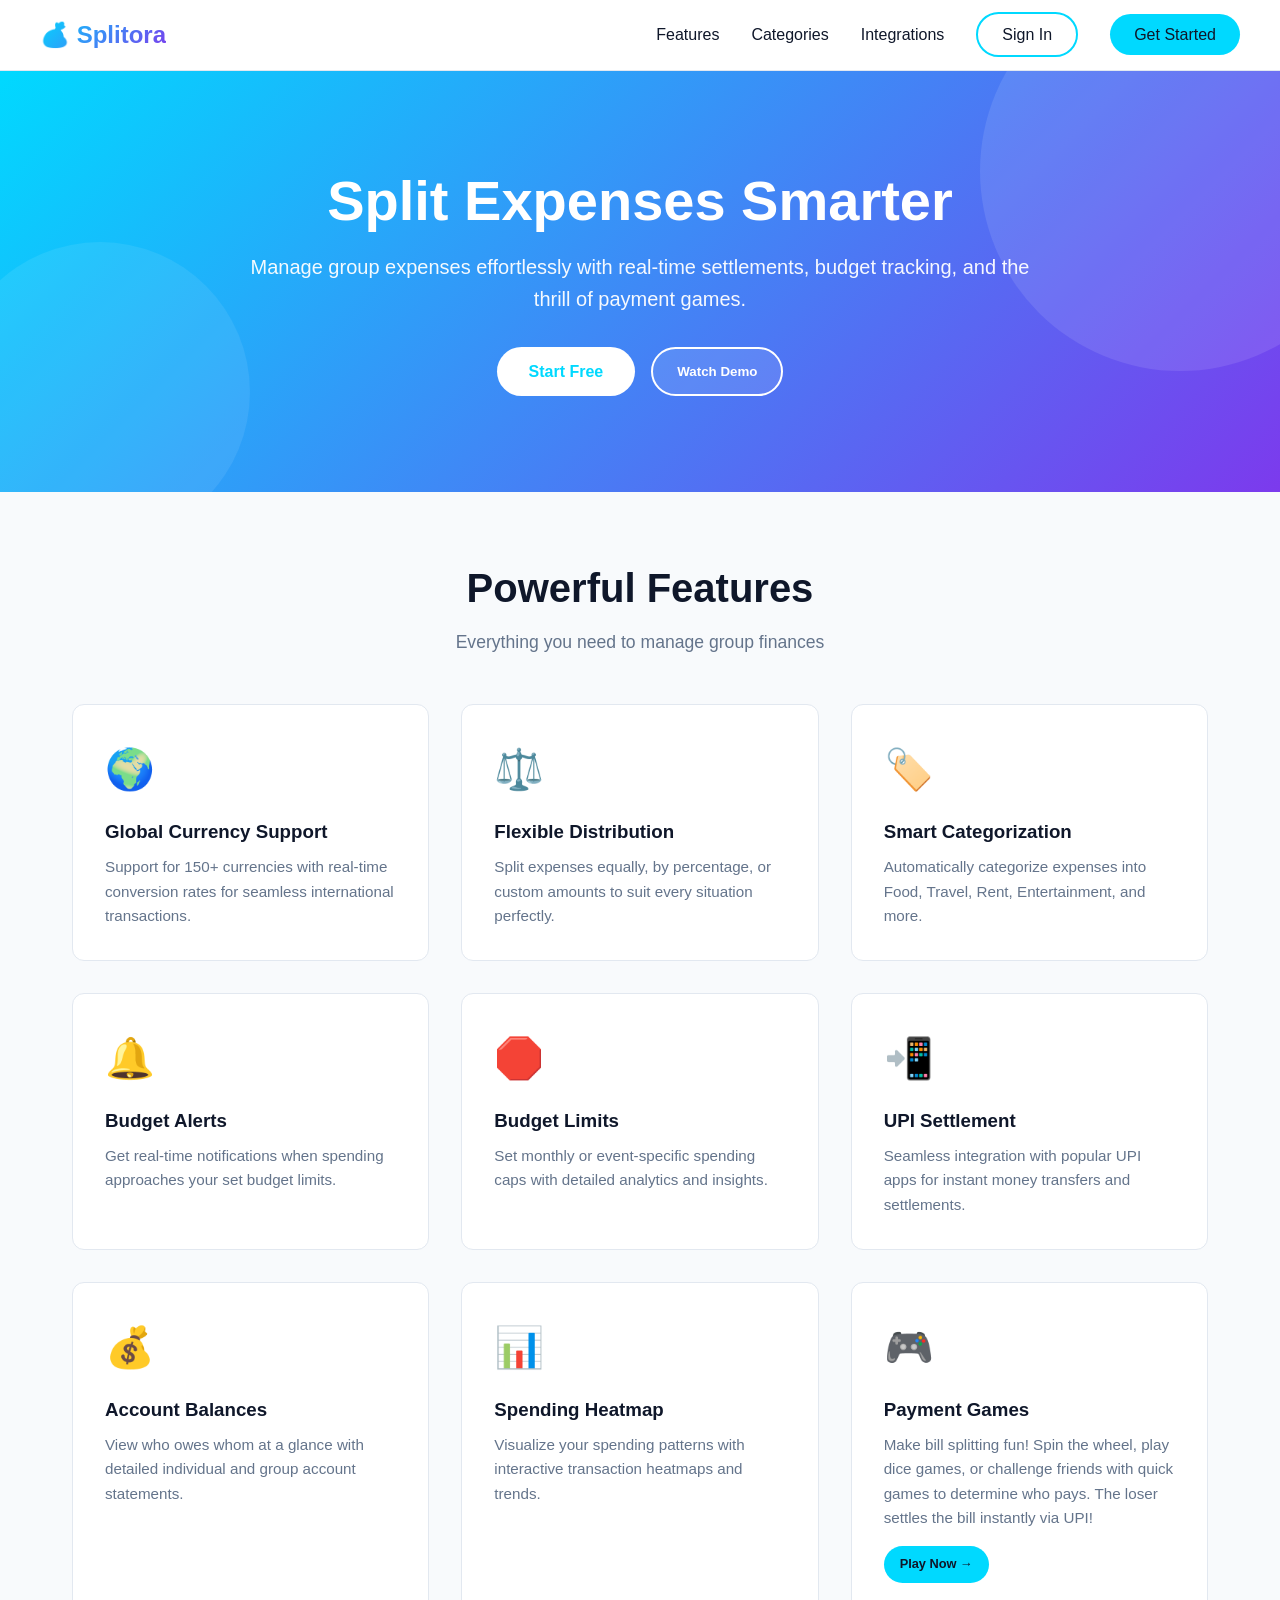
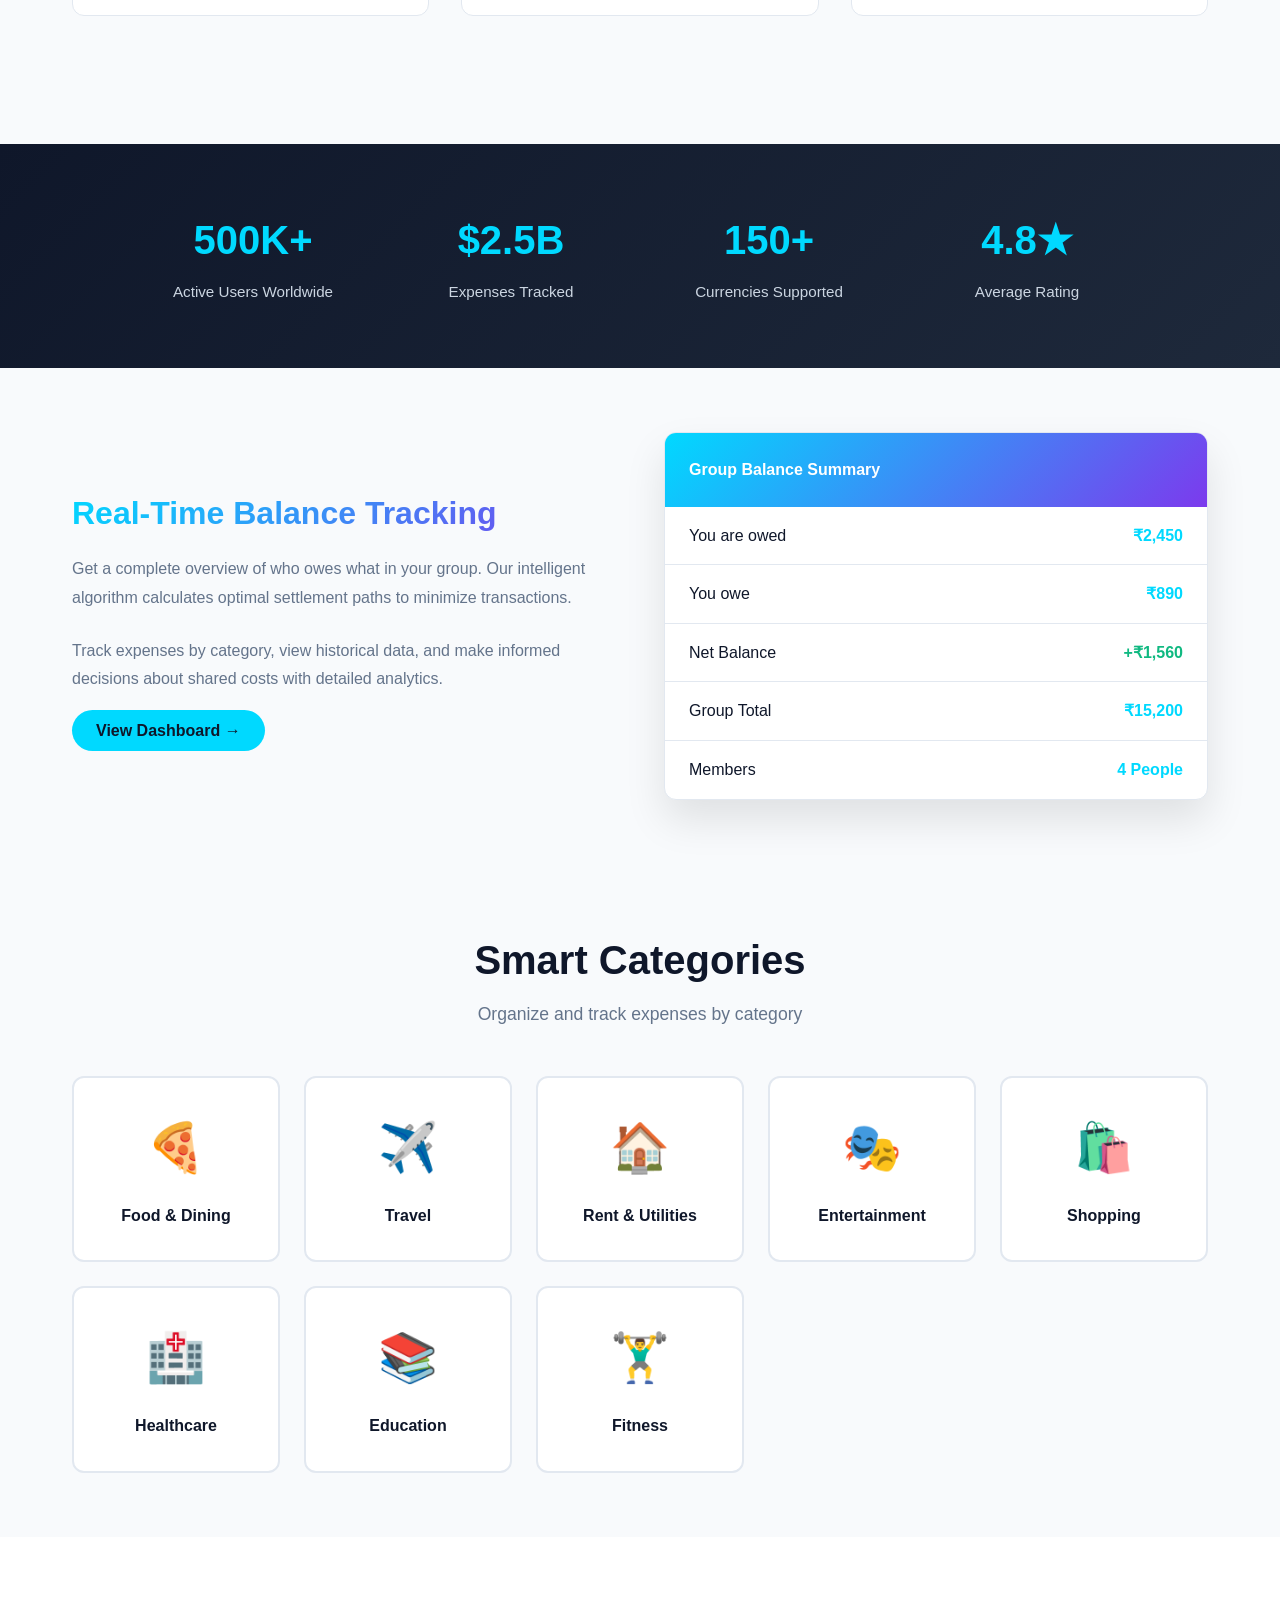
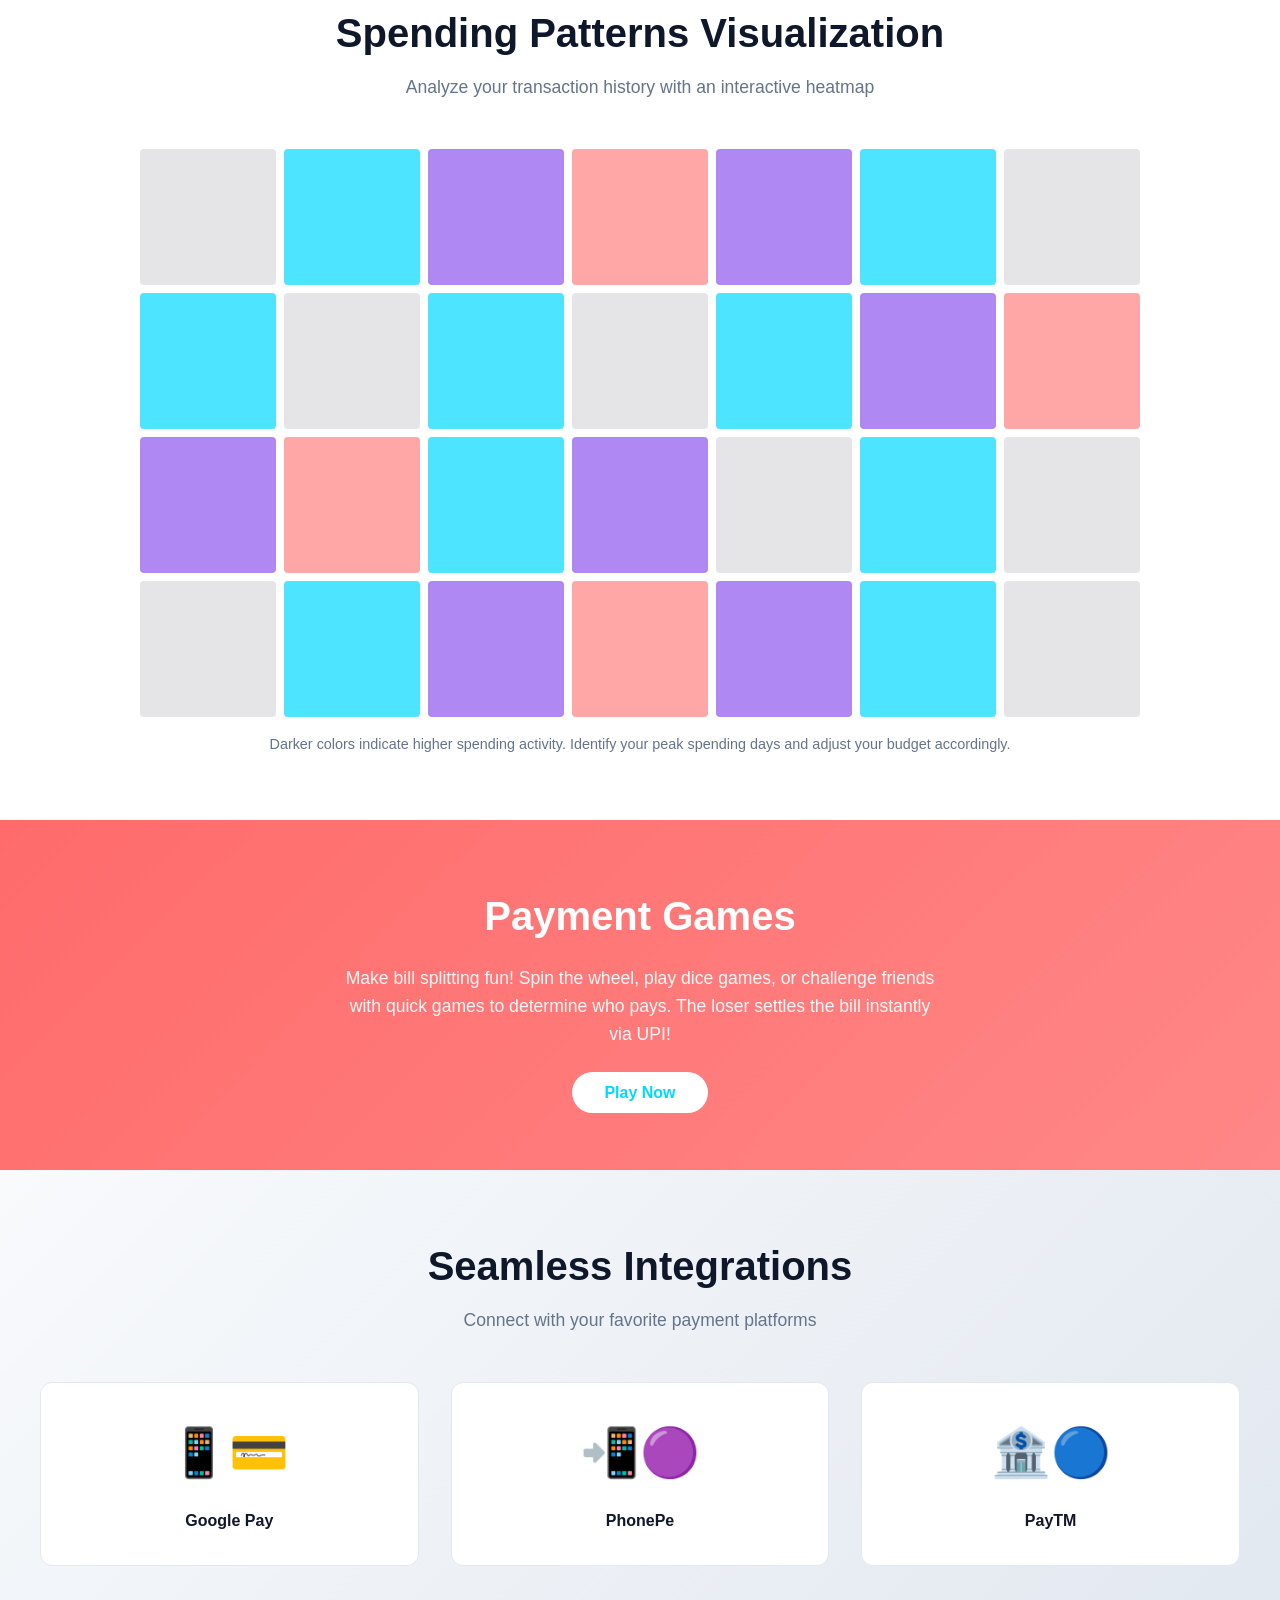
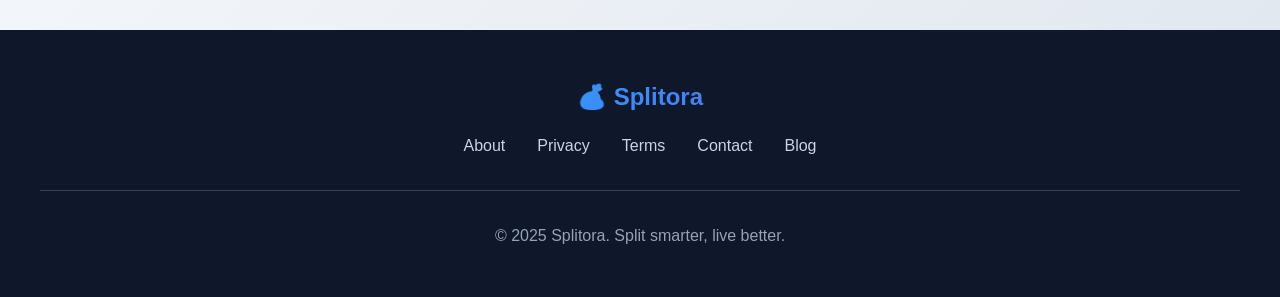
==== commit ed654f85: "Made the play now button functional and added the spin-the-wheel game" ====
--- a/index.html
+++ b/index.html
@@ -98,7 +98,8 @@
    <div class="feature-card">
     <div class="feature-icon">🎮</div>
     <h3>Payment Games</h3>
-    <p>Make payments fun! Play games to determine who pays the bill - loser settles up!</p>
+    <p>Make bill splitting fun! Spin the wheel, play dice games, or challenge friends with quick games to determine who pays. The loser settles the bill instantly via UPI!</p>
+    <a href="game.html" class="btn-primary" style="text-decoration: none; margin-top: 1rem; display: inline-block; padding: 0.5rem 1rem; font-size: 0.8rem;">Play Now →</a>
    </div>
   </div>
  </section>
@@ -259,7 +260,7 @@
    <h2>Payment Games</h2>
    <p>Make bill splitting fun! Spin the wheel, play dice games, or challenge friends with quick games to determine who
     pays. The loser settles the bill instantly via UPI!</p>
-   <button class="btn-light">Play Now</button>
+   <a href="game.html" class="btn-light" style="text-decoration: none;">Play Now</a>
   </div>
  </section>
 
